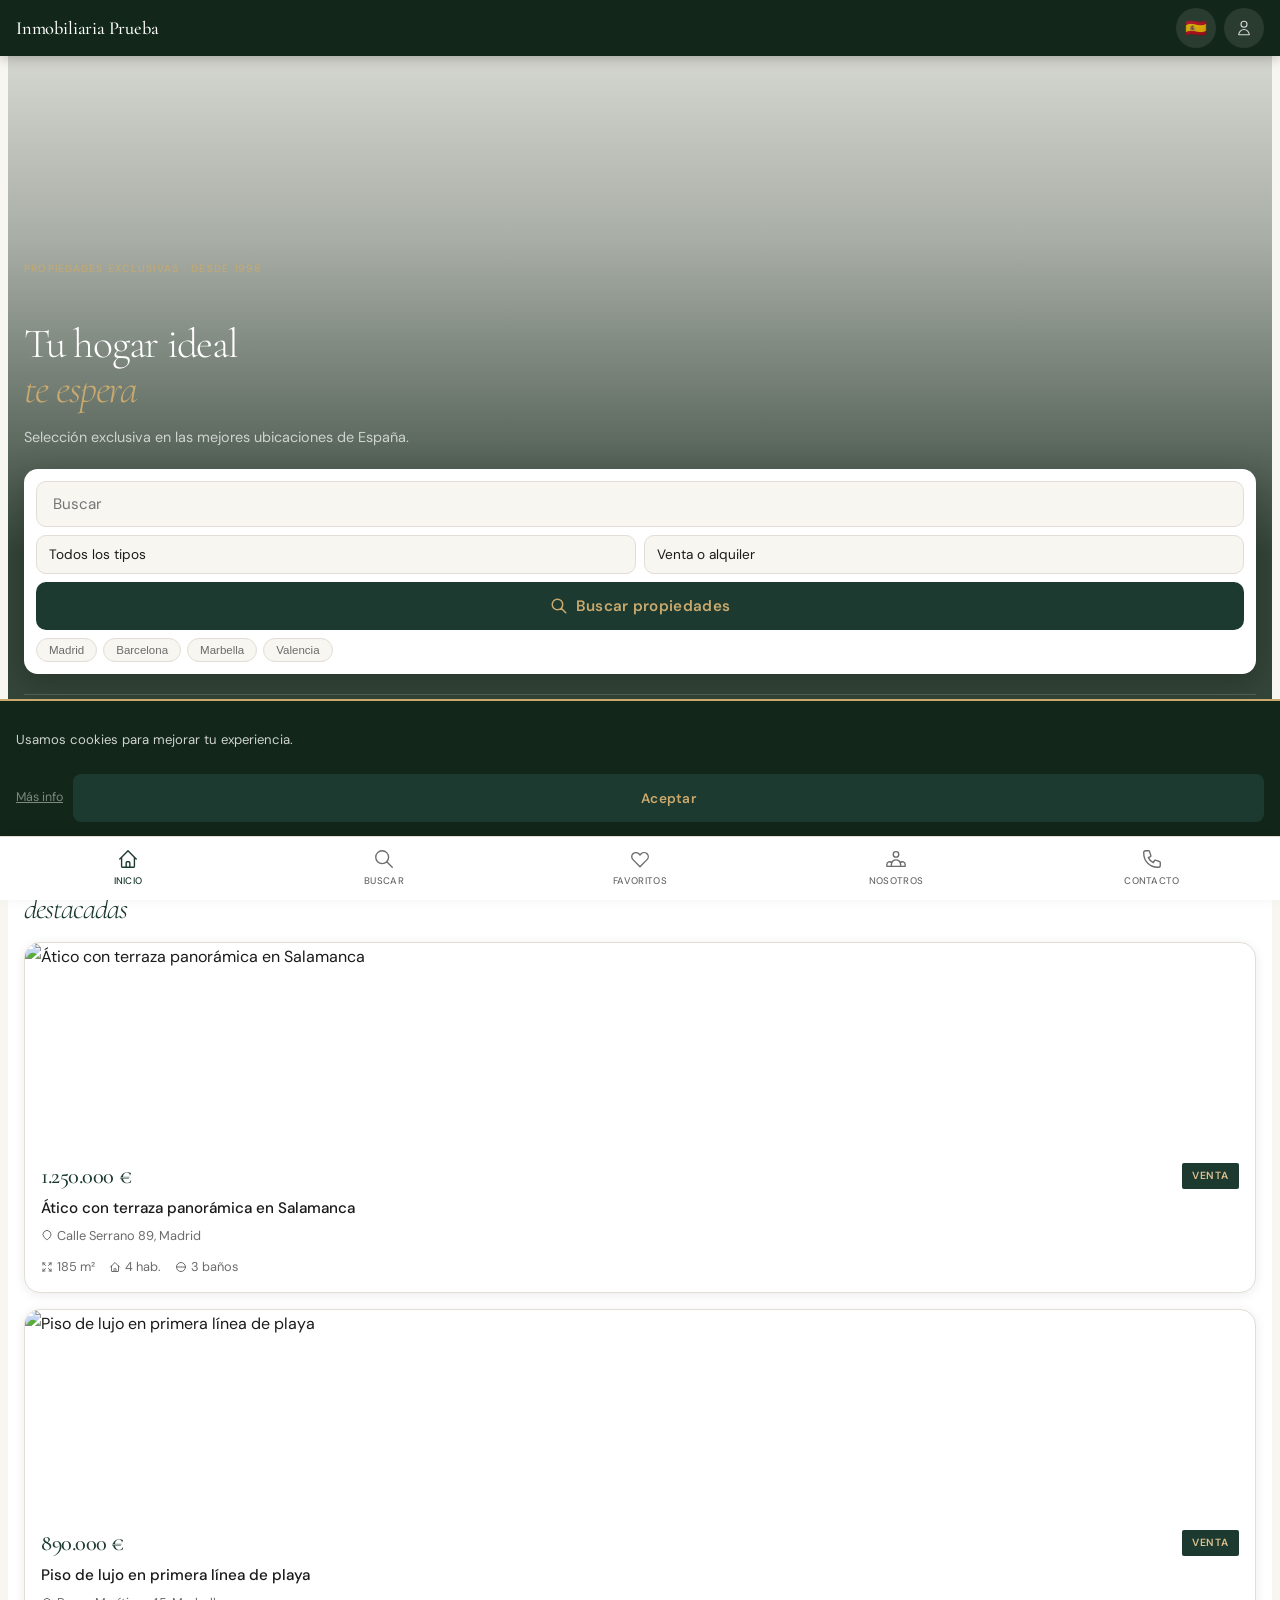
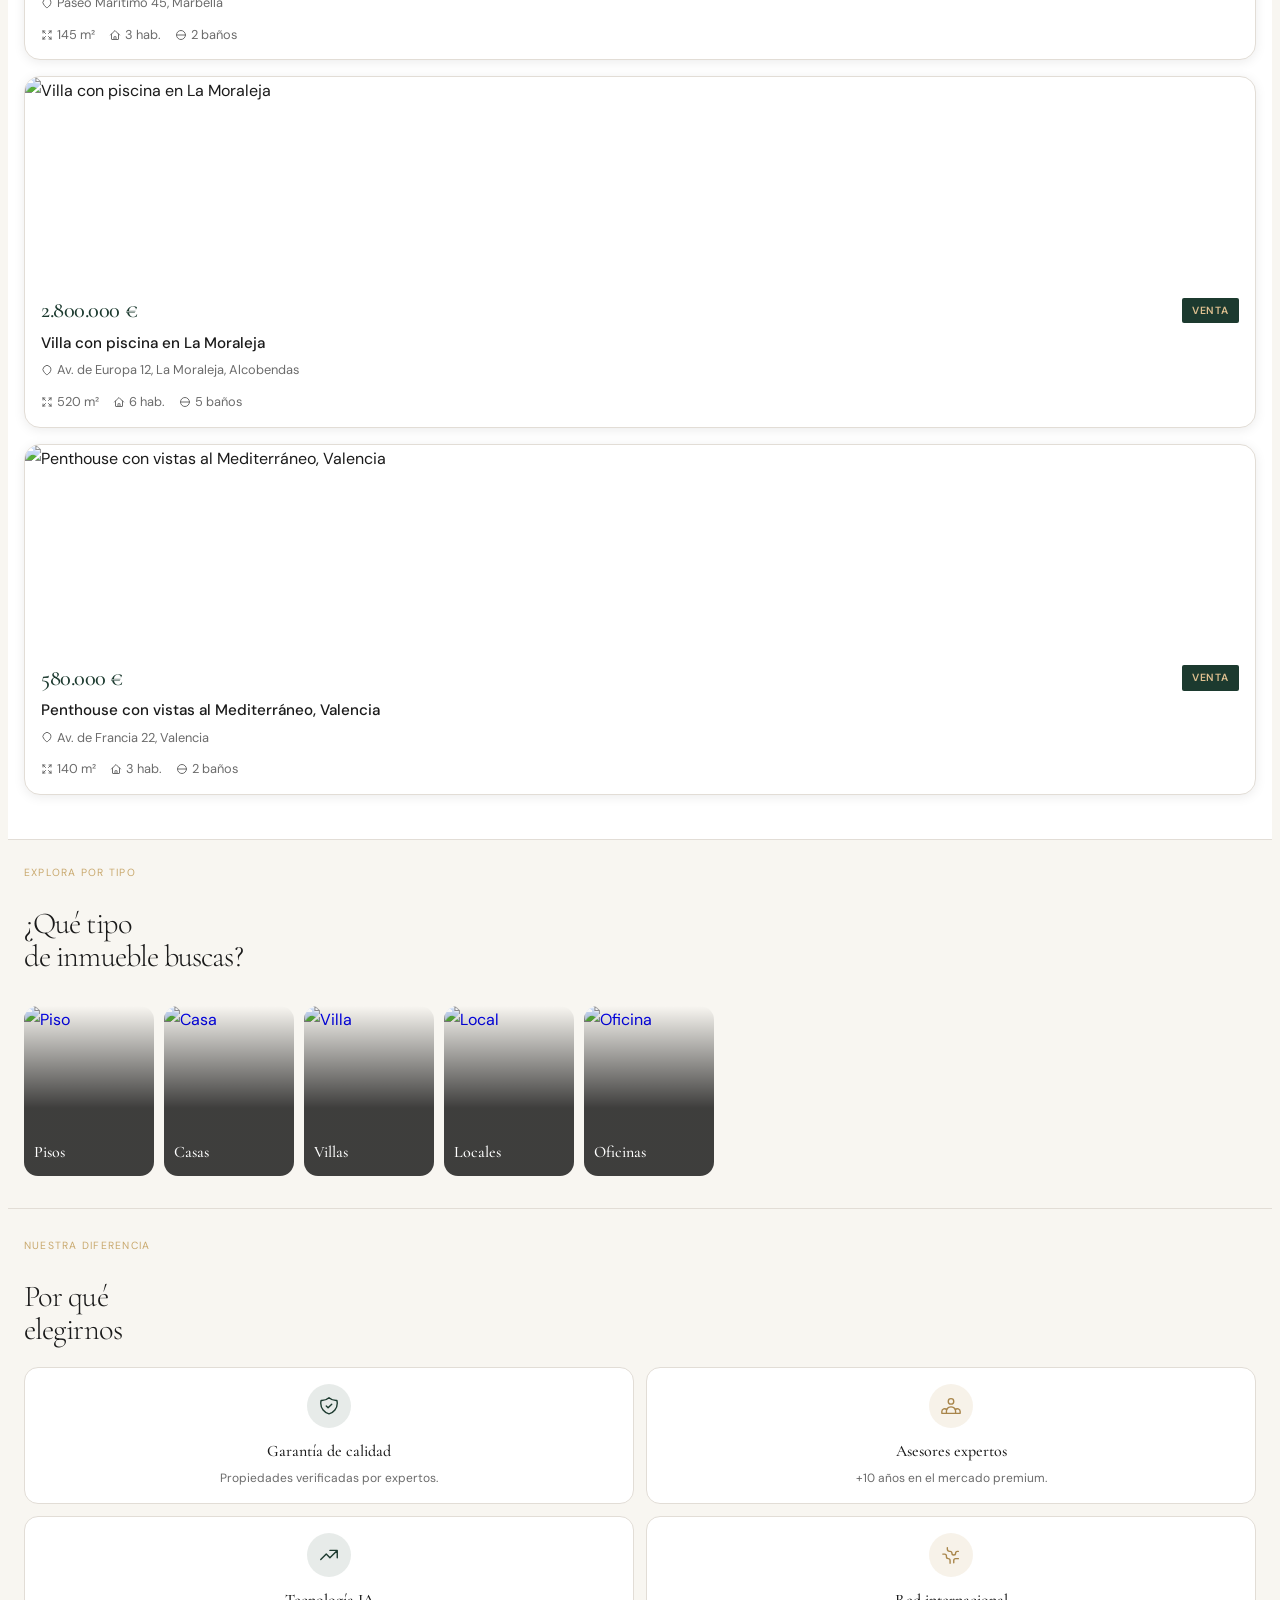
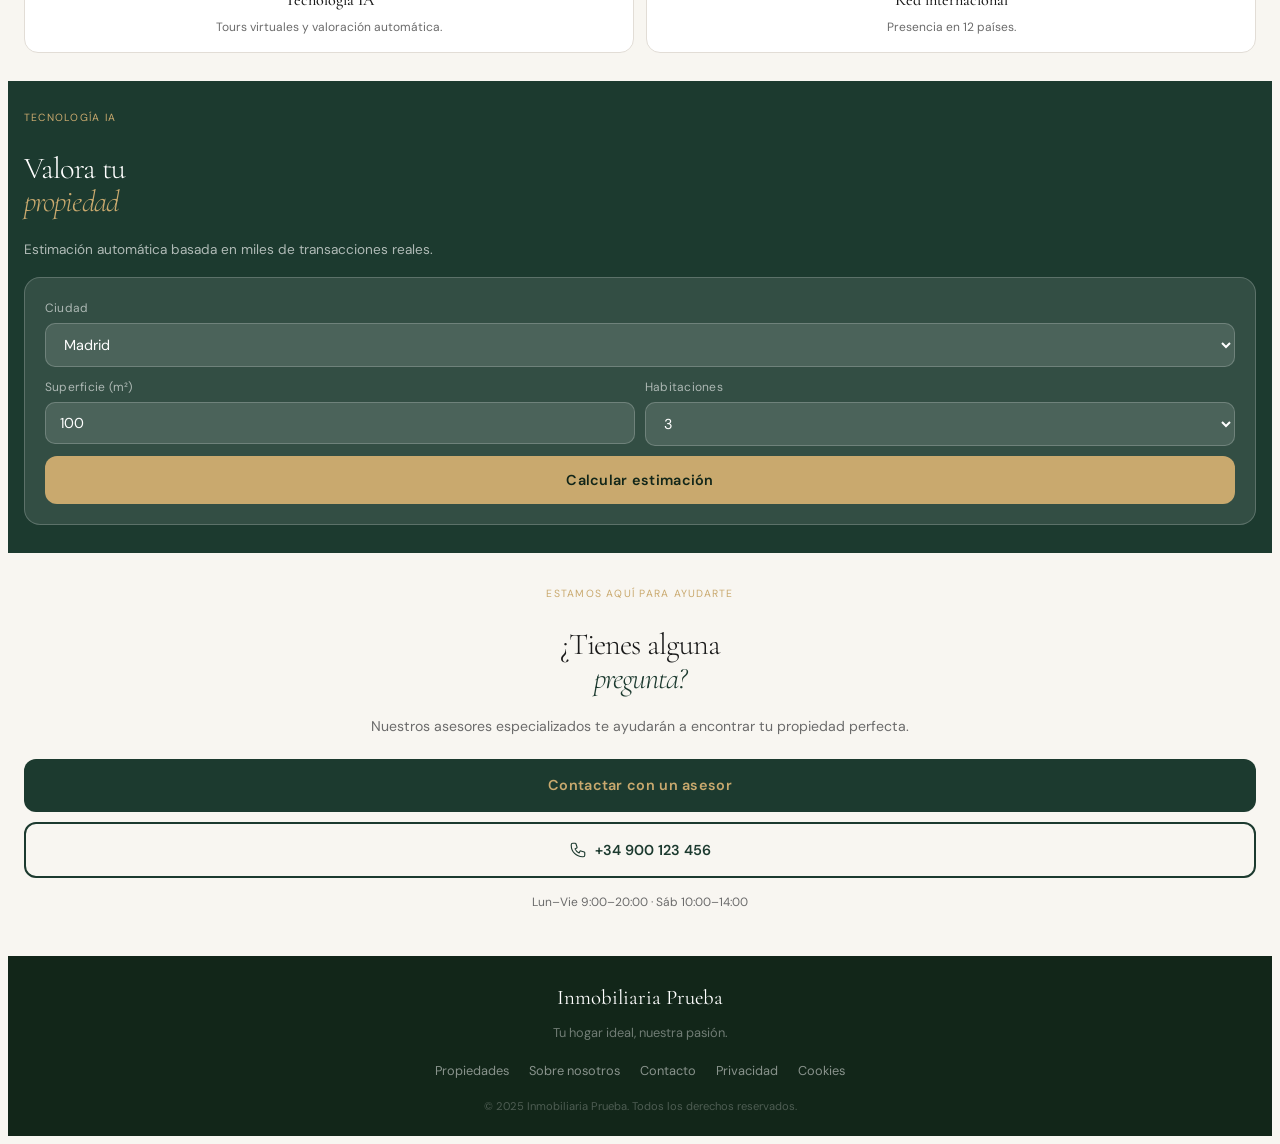
==== index-mobile.html @ dc0e2dee "Add files via upload" ====
<!DOCTYPE html>
<html lang="es">
<head>
  <meta charset="UTF-8">
  <meta name="viewport" content="width=device-width, initial-scale=1.0, maximum-scale=1.0">
  <title>Inmobiliaria Prueba — Propiedades Exclusivas</title>
  <meta name="description" content="Inmobiliaria Prueba. Propiedades exclusivas en las mejores ubicaciones de España.">
  <meta name="theme-color" content="#1C3A2F">
  <link rel="manifest" href="/manifest.json">
  <link rel="preload" as="image" href="https://picsum.photos/seed/hero-main/800/1200" fetchpriority="high">
  <link rel="preconnect" href="https://fonts.googleapis.com">
  <link rel="preconnect" href="https://fonts.gstatic.com" crossorigin>
  <link href="https://fonts.googleapis.com/css2?family=Cormorant+Garamond:ital,wght@0,300;0,400;0,500;0,600;1,400&family=DM+Sans:opsz,wght@9..40,300;9..40,400;9..40,500;9..40,600&display=swap" rel="stylesheet">
  <script src="tailwind-config.js"></script>
  <script src="https://cdn.tailwindcss.com"></script>
  <script src="https://cdn.jsdelivr.net/npm/chart.js@4.4.0/dist/chart.umd.min.js"></script>
  <link rel="stylesheet" href="style.css">
  <link rel="stylesheet" href="style-mobile.css">
</head>
<body class="font-body bg-bg text-text">

<!-- ===== TOP HEADER ===== -->
<header class="m-header">
  <a href="index-mobile.html" class="m-logo">Inmobiliaria Prueba</a>
  <div class="m-header-actions">
    <!-- Lang -->
    <button id="m-lang-btn" class="m-icon-btn" onclick="document.getElementById('m-lang-drawer').classList.toggle('open')" aria-label="Idioma">
      <span id="lang-flag" style="font-size:1.1rem;">🇪🇸</span>
    </button>
    <!-- Login -->
    <button id="login-btn" class="m-icon-btn" aria-label="Cuenta">
      <svg fill="none" stroke="currentColor" viewBox="0 0 24 24" style="width:18px;height:18px;stroke-width:1.5"><path stroke-linecap="round" stroke-linejoin="round" d="M16 7a4 4 0 11-8 0 4 4 0 018 0zM12 14a7 7 0 00-7 7h14a7 7 0 00-7-7z"/></svg>
    </button>
    <div id="user-menu" style="display:none" class="flex items-center gap-1">
      <span class="text-white/80 text-xs" id="user-name"></span>
      <button id="logout-btn" class="text-white/50 text-xs underline">Salir</button>
    </div>
  </div>
</header>

<!-- ===== HERO ===== -->
<section class="m-hero">
  <div class="m-hero-bg" style="background-image:url('https://picsum.photos/seed/hero-main/800/1200');"></div>
  <div class="m-hero-overlay"></div>
  <div class="m-hero-content">
    <span class="m-hero-tag">Propiedades exclusivas · Desde 1998</span>
    <h1 class="m-hero-title">Tu hogar ideal<br><em style="color:var(--accent);font-style:italic;">te espera</em></h1>
    <p class="m-hero-subtitle">Selección exclusiva en las mejores ubicaciones de España.</p>

    <!-- Search -->
    <div class="m-search-bar">
      <input type="text" id="hero-search" class="m-search-input" placeholder="Ciudad, barrio o referencia..." data-i18n-placeholder="search">
      <div class="m-search-selects">
        <select id="hero-type" class="m-search-select">
          <option value="">Todos los tipos</option>
          <option value="piso">Piso</option>
          <option value="casa">Casa / Chalet</option>
          <option value="villa">Villa</option>
          <option value="local">Local</option>
          <option value="oficina">Oficina</option>
        </select>
        <select id="hero-operation" class="m-search-select">
          <option value="">Venta o alquiler</option>
          <option value="venta">Venta</option>
          <option value="alquiler">Alquiler</option>
        </select>
      </div>
      <button onclick="goSearch()" class="m-search-btn">
        <svg fill="none" stroke="currentColor" viewBox="0 0 24 24" style="width:18px;height:18px;stroke-width:2"><path stroke-linecap="round" stroke-linejoin="round" d="M21 21l-6-6m2-5a7 7 0 11-14 0 7 7 0 0114 0z"/></svg>
        Buscar propiedades
      </button>
      <!-- Quick filters -->
      <div style="display:flex;gap:6px;flex-wrap:wrap;">
        <button onclick="quickSearch('Madrid')" style="font-size:0.72rem;padding:5px 12px;border-radius:20px;border:1.5px solid var(--border);background:var(--bg);color:var(--muted);">Madrid</button>
        <button onclick="quickSearch('Barcelona')" style="font-size:0.72rem;padding:5px 12px;border-radius:20px;border:1.5px solid var(--border);background:var(--bg);color:var(--muted);">Barcelona</button>
        <button onclick="quickSearch('Marbella')" style="font-size:0.72rem;padding:5px 12px;border-radius:20px;border:1.5px solid var(--border);background:var(--bg);color:var(--muted);">Marbella</button>
        <button onclick="quickSearch('Valencia')" style="font-size:0.72rem;padding:5px 12px;border-radius:20px;border:1.5px solid var(--border);background:var(--bg);color:var(--muted);">Valencia</button>
      </div>
    </div>

    <!-- Stats -->
    <div class="m-hero-stats">
      <div>
        <div class="m-stat-val">+1.200</div>
        <div class="m-stat-label">Propiedades</div>
      </div>
      <div>
        <div class="m-stat-val">25+</div>
        <div class="m-stat-label">Años</div>
      </div>
      <div>
        <div class="m-stat-val">4.9★</div>
        <div class="m-stat-label">Valoración</div>
      </div>
    </div>
  </div>
</section>

<!-- ===== PROPIEDADES DESTACADAS ===== -->
<section class="m-section" style="background:#fff;">
  <div style="display:flex;align-items:center;justify-content:space-between;margin-bottom:16px;">
    <div>
      <span class="m-section-tag">Selección exclusiva</span>
      <h2 class="m-section-title" style="margin-bottom:0;">Propiedades<br><em>destacadas</em></h2>
    </div>
    <a href="listado-mobile.html" style="font-size:0.8rem;color:var(--brand);text-decoration:none;font-weight:500;white-space:nowrap;">Ver todas →</a>
  </div>
  <div id="featured-grid"><!-- Renderizado por JS --></div>
</section>

<!-- ===== BUSCAR POR TIPO ===== -->
<section style="padding:24px 0;background:var(--bg);border-top:1px solid var(--border);border-bottom:1px solid var(--border);">
  <div style="padding:0 16px 12px;">
    <span class="m-section-tag">Explora por tipo</span>
    <h2 class="m-section-title">¿Qué tipo<br>de inmueble buscas?</h2>
  </div>
  <div class="m-types-scroll">
    <a href="listado-mobile.html?tipo=piso" class="m-type-card">
      <img src="https://picsum.photos/seed/tipo-piso/300/400" alt="Piso" loading="lazy" width="130" height="170">
      <div class="m-type-card-overlay"></div>
      <div class="m-type-card-label">Pisos</div>
    </a>
    <a href="listado-mobile.html?tipo=casa" class="m-type-card">
      <img src="https://picsum.photos/seed/tipo-casa/300/400" alt="Casa" loading="lazy" width="130" height="170">
      <div class="m-type-card-overlay"></div>
      <div class="m-type-card-label">Casas</div>
    </a>
    <a href="listado-mobile.html?tipo=villa" class="m-type-card">
      <img src="https://picsum.photos/seed/tipo-villa/300/400" alt="Villa" loading="lazy" width="130" height="170">
      <div class="m-type-card-overlay"></div>
      <div class="m-type-card-label">Villas</div>
    </a>
    <a href="listado-mobile.html?tipo=local" class="m-type-card">
      <img src="https://picsum.photos/seed/tipo-local/300/400" alt="Local" loading="lazy" width="130" height="170">
      <div class="m-type-card-overlay"></div>
      <div class="m-type-card-label">Locales</div>
    </a>
    <a href="listado-mobile.html?tipo=oficina" class="m-type-card">
      <img src="https://picsum.photos/seed/tipo-ofic/300/400" alt="Oficina" loading="lazy" width="130" height="170">
      <div class="m-type-card-overlay"></div>
      <div class="m-type-card-label">Oficinas</div>
    </a>
  </div>
</section>

<!-- ===== POR QUÉ ELEGIRNOS ===== -->
<section class="m-section">
  <span class="m-section-tag">Nuestra diferencia</span>
  <h2 class="m-section-title">Por qué<br>elegirnos</h2>
  <div class="m-features-grid">
    <div class="m-feature-card">
      <div class="m-feature-icon" style="background:rgba(28,58,47,0.1);">
        <svg class="w-5 h-5 text-brand" fill="none" stroke="currentColor" viewBox="0 0 24 24" style="width:22px;height:22px;color:var(--brand);stroke-width:1.5"><path stroke-linecap="round" stroke-linejoin="round" d="M9 12l2 2 4-4m5.618-4.016A11.955 11.955 0 0112 2.944a11.955 11.955 0 01-8.618 3.04A12.02 12.02 0 003 9c0 5.591 3.824 10.29 9 11.622 5.176-1.332 9-6.03 9-11.622 0-1.042-.133-2.052-.382-3.016z"/></svg>
      </div>
      <div class="m-feature-title">Garantía de calidad</div>
      <div class="m-feature-desc">Propiedades verificadas por expertos.</div>
    </div>
    <div class="m-feature-card">
      <div class="m-feature-icon" style="background:rgba(201,169,110,0.15);">
        <svg fill="none" stroke="currentColor" viewBox="0 0 24 24" style="width:22px;height:22px;color:var(--accent-dark);stroke-width:1.5"><path stroke-linecap="round" stroke-linejoin="round" d="M17 20h5v-2a3 3 0 00-5.356-1.857M17 20H7m10 0v-2c0-.656-.126-1.283-.356-1.857M7 20H2v-2a3 3 0 015.356-1.857M7 20v-2c0-.656.126-1.283.356-1.857m0 0a5.002 5.002 0 019.288 0M15 7a3 3 0 11-6 0 3 3 0 016 0z"/></svg>
      </div>
      <div class="m-feature-title">Asesores expertos</div>
      <div class="m-feature-desc">+10 años en el mercado premium.</div>
    </div>
    <div class="m-feature-card">
      <div class="m-feature-icon" style="background:rgba(28,58,47,0.1);">
        <svg fill="none" stroke="currentColor" viewBox="0 0 24 24" style="width:22px;height:22px;color:var(--brand);stroke-width:1.5"><path stroke-linecap="round" stroke-linejoin="round" d="M13 7h8m0 0v8m0-8l-8 8-4-4-6 6"/></svg>
      </div>
      <div class="m-feature-title">Tecnología IA</div>
      <div class="m-feature-desc">Tours virtuales y valoración automática.</div>
    </div>
    <div class="m-feature-card">
      <div class="m-feature-icon" style="background:rgba(201,169,110,0.15);">
        <svg fill="none" stroke="currentColor" viewBox="0 0 24 24" style="width:22px;height:22px;color:var(--accent-dark);stroke-width:1.5"><path stroke-linecap="round" stroke-linejoin="round" d="M3.055 11H5a2 2 0 012 2v1a2 2 0 002 2 2 2 0 012 2v2.945M8 3.935V5.5A2.5 2.5 0 0010.5 8h.5a2 2 0 012 2 2 2 0 104 0 2 2 0 012-2h1.064M15 20.488V18a2 2 0 012-2h3.064"/></svg>
      </div>
      <div class="m-feature-title">Red internacional</div>
      <div class="m-feature-desc">Presencia en 12 países.</div>
    </div>
  </div>
</section>

<!-- ===== VALORACIÓN IA ===== -->
<section class="m-ai-section">
  <span class="m-section-tag" style="color:var(--accent);">Tecnología IA</span>
  <h2 class="m-section-title on-dark" style="color:#fff;">Valora tu<br><em style="color:var(--accent);">propiedad</em></h2>
  <p style="color:rgba(255,255,255,0.65);font-size:0.85rem;line-height:1.6;margin-bottom:4px;">Estimación automática basada en miles de transacciones reales.</p>
  <div class="m-ai-card">
    <div style="display:flex;flex-direction:column;gap:10px;">
      <div class="m-field">
        <label>Ciudad</label>
        <select id="ai-city">
          <option value="Madrid">Madrid</option>
          <option value="Barcelona">Barcelona</option>
          <option value="Marbella">Marbella</option>
          <option value="Valencia">Valencia</option>
          <option value="Sevilla">Sevilla</option>
        </select>
      </div>
      <div style="display:grid;grid-template-columns:1fr 1fr;gap:10px;">
        <div class="m-field">
          <label>Superficie (m²)</label>
          <input type="number" id="ai-m2" value="100" min="20" max="1000">
        </div>
        <div class="m-field">
          <label>Habitaciones</label>
          <select id="ai-beds">
            <option value="1">1</option>
            <option value="2">2</option>
            <option value="3" selected>3</option>
            <option value="4">4</option>
            <option value="5+">5+</option>
          </select>
        </div>
      </div>
      <button onclick="runAIValuation()" class="m-btn-primary" style="background:var(--accent);color:var(--brand-dark);">
        Calcular estimación
      </button>
    </div>
    <div id="ai-result" class="m-ai-result" style="display:none;">
      <p style="font-size:0.7rem;text-transform:uppercase;letter-spacing:0.1em;color:rgba(255,255,255,0.5);margin-bottom:4px;">Valoración estimada</p>
      <p id="ai-estimated" style="font-family:'Cormorant Garamond',Georgia,serif;font-size:1.8rem;color:var(--accent);font-weight:300;"></p>
      <p id="ai-range" style="font-size:0.8rem;color:rgba(255,255,255,0.5);margin-top:4px;"></p>
      <p id="ai-ppm2" style="font-size:0.72rem;color:rgba(255,255,255,0.35);margin-top:2px;"></p>
    </div>
  </div>
</section>

<!-- ===== CTA ===== -->
<section class="m-cta">
  <span class="m-section-tag">Estamos aquí para ayudarte</span>
  <h2 class="m-section-title">¿Tienes alguna<br><em>pregunta?</em></h2>
  <p style="color:var(--muted);font-size:0.88rem;line-height:1.7;margin-bottom:20px;">Nuestros asesores especializados te ayudarán a encontrar tu propiedad perfecta.</p>
  <div style="display:flex;flex-direction:column;gap:10px;">
    <a href="contacto-mobile.html" class="m-btn-primary">Contactar con un asesor</a>
    <a href="tel:+34900123456" class="m-btn-outline">
      <svg fill="none" stroke="currentColor" viewBox="0 0 24 24" style="width:18px;height:18px;stroke-width:1.5"><path stroke-linecap="round" stroke-linejoin="round" d="M3 5a2 2 0 012-2h3.28a1 1 0 01.948.684l1.498 4.493a1 1 0 01-.502 1.21l-2.257 1.13a11.042 11.042 0 005.516 5.516l1.13-2.257a1 1 0 011.21-.502l4.493 1.498a1 1 0 01.684.949V19a2 2 0 01-2 2h-1C9.716 21 3 14.284 3 6V5z"/></svg>
      +34 900 123 456
    </a>
  </div>
  <p style="font-size:0.75rem;color:var(--muted);margin-top:14px;">Lun–Vie 9:00–20:00 · Sáb 10:00–14:00</p>
</section>

<!-- ===== FOOTER ===== -->
<footer class="m-footer">
  <div class="m-footer-logo">Inmobiliaria Prueba</div>
  <div class="m-footer-tagline">Tu hogar ideal, nuestra pasión.</div>
  <div class="m-footer-links">
    <a href="listado-mobile.html" class="m-footer-link">Propiedades</a>
    <a href="sobre-nosotros-mobile.html" class="m-footer-link">Sobre nosotros</a>
    <a href="contacto-mobile.html" class="m-footer-link">Contacto</a>
    <a href="#" class="m-footer-link">Privacidad</a>
    <a href="#" class="m-footer-link">Cookies</a>
  </div>
  <div class="m-footer-copy">© 2025 Inmobiliaria Prueba. Todos los derechos reservados.</div>
</footer>

<!-- ===== COOKIE NOTICE ===== -->
<div id="cookie-notice-m" class="cookie-hidden">
  <p style="color:rgba(255,255,255,0.8);font-size:0.82rem;">Usamos cookies para mejorar tu experiencia.</p>
  <div style="display:flex;gap:10px;align-items:center;">
    <a href="#" style="color:rgba(255,255,255,0.45);font-size:0.78rem;text-decoration:underline;">Más info</a>
    <button id="cookie-accept" class="m-btn-primary" style="flex:1;padding:10px;font-size:0.85rem;border-radius:8px;">Aceptar</button>
  </div>
</div>

<!-- ===== DRAWER IDIOMA ===== -->
<div id="m-lang-drawer" style="display:none;position:fixed;inset:0;z-index:960;">
  <div onclick="document.getElementById('m-lang-drawer').style.display='none'" style="position:absolute;inset:0;background:rgba(0,0,0,0.5);"></div>
  <div style="position:absolute;bottom:64px;left:0;right:0;background:#fff;border-radius:20px 20px 0 0;padding:20px;">
    <div style="width:36px;height:4px;background:var(--border);border-radius:2px;margin:0 auto 20px;"></div>
    <p style="font-size:0.7rem;text-transform:uppercase;letter-spacing:0.1em;color:var(--muted);margin-bottom:14px;">Seleccionar idioma</p>
    <button class="lang-option" data-lang="es" style="width:100%;padding:14px;text-align:left;font-size:0.95rem;border:none;background:none;cursor:pointer;border-bottom:1px solid var(--border);">🇪🇸 Español</button>
    <button class="lang-option" data-lang="en" style="width:100%;padding:14px;text-align:left;font-size:0.95rem;border:none;background:none;cursor:pointer;border-bottom:1px solid var(--border);">🇬🇧 English</button>
    <button class="lang-option" data-lang="de" style="width:100%;padding:14px;text-align:left;font-size:0.95rem;border:none;background:none;cursor:pointer;border-bottom:1px solid var(--border);">🇩🇪 Deutsch</button>
    <button class="lang-option" data-lang="fr" style="width:100%;padding:14px;text-align:left;font-size:0.95rem;border:none;background:none;cursor:pointer;">🇫🇷 Français</button>
  </div>
</div>

<!-- ===== BOTTOM NAV ===== -->
<nav class="m-bottom-nav">
  <a href="index-mobile.html" class="m-nav-item active">
    <svg fill="none" stroke="currentColor" viewBox="0 0 24 24"><path stroke-linecap="round" stroke-linejoin="round" d="M3 12l2-2m0 0l7-7 7 7M5 10v10a1 1 0 001 1h3m10-11l2 2m-2-2v10a1 1 0 01-1 1h-3m-6 0a1 1 0 001-1v-4a1 1 0 011-1h2a1 1 0 011 1v4a1 1 0 001 1m-6 0h6"/></svg>
    Inicio
  </a>
  <a href="listado-mobile.html" class="m-nav-item">
    <svg fill="none" stroke="currentColor" viewBox="0 0 24 24"><path stroke-linecap="round" stroke-linejoin="round" d="M21 21l-6-6m2-5a7 7 0 11-14 0 7 7 0 0114 0z"/></svg>
    Buscar
  </a>
  <a href="listado-mobile.html#favoritos" class="m-nav-item">
    <svg fill="none" stroke="currentColor" viewBox="0 0 24 24"><path stroke-linecap="round" stroke-linejoin="round" d="M4.318 6.318a4.5 4.5 0 000 6.364L12 20.364l7.682-7.682a4.5 4.5 0 00-6.364-6.364L12 7.636l-1.318-1.318a4.5 4.5 0 00-6.364 0z"/></svg>
    Favoritos
  </a>
  <a href="sobre-nosotros-mobile.html" class="m-nav-item">
    <svg fill="none" stroke="currentColor" viewBox="0 0 24 24"><path stroke-linecap="round" stroke-linejoin="round" d="M17 20h5v-2a3 3 0 00-5.356-1.857M17 20H7m10 0v-2c0-.656-.126-1.283-.356-1.857M7 20H2v-2a3 3 0 015.356-1.857M7 20v-2c0-.656.126-1.283.356-1.857m0 0a5.002 5.002 0 019.288 0M15 7a3 3 0 11-6 0 3 3 0 016 0z"/></svg>
    Nosotros
  </a>
  <a href="contacto-mobile.html" class="m-nav-item">
    <svg fill="none" stroke="currentColor" viewBox="0 0 24 24"><path stroke-linecap="round" stroke-linejoin="round" d="M3 5a2 2 0 012-2h3.28a1 1 0 01.948.684l1.498 4.493a1 1 0 01-.502 1.21l-2.257 1.13a11.042 11.042 0 005.516 5.516l1.13-2.257a1 1 0 011.21-.502l4.493 1.498a1 1 0 01.684.949V19a2 2 0 01-2 2h-1C9.716 21 3 14.284 3 6V5z"/></svg>
    Contacto
  </a>
</nav>

<!-- ===== AUTH MODAL ===== -->
<div id="auth-modal" class="modal-overlay">
  <div class="modal-card" style="margin:16px;border-radius:16px;">
    <div class="flex justify-between items-center mb-5">
      <h2 class="font-display text-xl font-light text-brand">Accede a tu cuenta</h2>
      <button onclick="closeModal('auth-modal')" style="font-size:1.5rem;color:var(--muted);background:none;border:none;">×</button>
    </div>
    <div class="flex gap-4 mb-5 border-b border-border">
      <button data-auth-tab="login" class="pb-3 text-sm font-medium text-brand border-b-2 border-brand -mb-px">Iniciar sesión</button>
      <button data-auth-tab="register" class="pb-3 text-sm font-medium text-muted">Registrarse</button>
    </div>
    <div class="auth-tab-content" data-tab="login">
      <form id="login-form" class="space-y-4">
        <div class="field"><label>Email</label><input name="email" type="email" placeholder="tu@email.com"></div>
        <div class="field"><label>Contraseña</label><input name="password" type="password" placeholder="••••••••"></div>
        <button type="submit" class="m-btn-primary w-full" style="width:100%;">Iniciar sesión</button>
      </form>
    </div>
    <div class="auth-tab-content" data-tab="register" style="display:none;">
      <form id="register-form" class="space-y-4">
        <div class="field"><label>Nombre</label><input name="name" type="text" placeholder="Tu nombre completo"></div>
        <div class="field"><label>Email</label><input name="email" type="email" placeholder="tu@email.com"></div>
        <div class="field"><label>Contraseña</label><input name="password" type="password" placeholder="••••••••"></div>
        <button type="submit" class="m-btn-primary" style="width:100%;">Crear cuenta</button>
      </form>
    </div>
  </div>
</div>

<script src="properties.js"></script>
<script src="main.js"></script>
<script>
  // Lang drawer close on selection
  document.querySelectorAll('.lang-option').forEach(btn => {
    btn.addEventListener('click', () => {
      document.getElementById('m-lang-drawer').style.display = 'none';
      const flags = { es:'🇪🇸', en:'🇬🇧', de:'🇩🇪', fr:'🇫🇷' };
      const flag = document.getElementById('lang-flag');
      if (flag) flag.textContent = flags[btn.dataset.lang] || '🌐';
    });
  });

  // Featured properties (mobile card layout)
  function renderFeaturedProperties() {
    const grid = document.getElementById('featured-grid');
    if (!grid || typeof properties === 'undefined') return;
    const featured = properties.filter(p => p.featured).slice(0, 4);
    grid.innerHTML = featured.map(p => `
      <div class="m-prop-card" onclick="location.href='propiedad-mobile.html?id=${p.id}'">
        <img src="${p.photos[0]}" alt="${localText(p.title)}" loading="${featured.indexOf(p) === 0 ? 'eager' : 'lazy'}" width="400" height="200" class="m-prop-card-img">
        <div class="m-prop-card-body">
          <div style="display:flex;align-items:center;justify-content:space-between;margin-bottom:4px;">
            <span class="m-prop-price prop-price" data-price-eur="${p.price}" data-price-rent="${p.type==='alquiler'}">${p.type === 'alquiler' ? formatPriceRent(p.price) : formatPrice(p.price)}</span>
            <span class="badge badge-${p.type}" style="font-size:0.65rem;">${t(p.type)}</span>
          </div>
          <div class="m-prop-title">${localText(p.title)}</div>
          <div class="m-prop-address">
            <svg fill="none" stroke="currentColor" viewBox="0 0 24 24" style="width:12px;height:12px;stroke-width:2;flex-shrink:0;"><path stroke-linecap="round" stroke-linejoin="round" d="M17.657 16.657L13.414 20.9a1.998 1.998 0 01-2.827 0l-4.244-4.243a8 8 0 1111.314 0z"/></svg>
            ${localText(p.address)}
          </div>
          <div class="m-prop-features">
            ${p.m2 ? `<span class="m-prop-feature"><svg fill="none" stroke="currentColor" viewBox="0 0 24 24" style="width:12px;height:12px;stroke-width:2"><path stroke-linecap="round" stroke-linejoin="round" d="M4 8V4m0 0h4M4 4l5 5m11-1V4m0 0h-4m4 0l-5 5M4 16v4m0 0h4m-4 0l5-5m11 5l-5-5m5 5v-4m0 4h-4"/></svg>${p.m2} m²</span>` : ''}
            ${p.bedrooms ? `<span class="m-prop-feature"><svg fill="none" stroke="currentColor" viewBox="0 0 24 24" style="width:12px;height:12px;stroke-width:2"><path stroke-linecap="round" stroke-linejoin="round" d="M3 12l2-2m0 0l7-7 7 7M5 10v10a1 1 0 001 1h3m10-11l2 2m-2-2v10a1 1 0 01-1 1h-3m-6 0a1 1 0 001-1v-4a1 1 0 011-1h2a1 1 0 011 1v4a1 1 0 001 1m-6 0h6"/></svg>${p.bedrooms} hab.</span>` : ''}
            ${p.bathrooms ? `<span class="m-prop-feature"><svg fill="none" stroke="currentColor" viewBox="0 0 24 24" style="width:12px;height:12px;stroke-width:2"><path stroke-linecap="round" stroke-linejoin="round" d="M21 12H3m18 0a9 9 0 11-18 0 9 9 0 0118 0z"/></svg>${p.bathrooms} baños</span>` : ''}
          </div>
        </div>
      </div>`).join('');
  }

  function goSearch() {
    const q = document.getElementById('hero-search').value;
    const type = document.getElementById('hero-type').value;
    const op = document.getElementById('hero-operation').value;
    const params = new URLSearchParams();
    if (q) params.set('q', q);
    if (type) params.set('tipo', type);
    if (op) params.set('operacion', op);
    location.href = 'listado-mobile.html?' + params.toString();
  }

  function quickSearch(city) {
    location.href = 'listado-mobile.html?ciudad=' + encodeURIComponent(city);
  }

  function runAIValuation() {
    const city = document.getElementById('ai-city').value;
    const m2 = parseInt(document.getElementById('ai-m2').value) || 100;
    const beds = parseInt(document.getElementById('ai-beds').value) || 3;
    const result = calculateAIValuation(m2, beds, city, 'venta');
    const el = document.getElementById('ai-result');
    document.getElementById('ai-estimated').textContent = formatPrice(result.estimated);
    document.getElementById('ai-range').textContent = formatPrice(result.min) + ' — ' + formatPrice(result.max);
    document.getElementById('ai-ppm2').textContent = formatPrice(result.pricePerM2) + '/m²';
    el.style.display = 'block';
  }

  document.getElementById('hero-search').addEventListener('keypress', e => {
    if (e.key === 'Enter') goSearch();
  });

  // Cookie notice
  if (!localStorage.getItem('ip_cookies_accepted')) {
    const cn = document.getElementById('cookie-notice-m');
    if (cn) cn.classList.remove('cookie-hidden');
  }
  const acceptBtn = document.getElementById('cookie-accept');
  if (acceptBtn) {
    acceptBtn.addEventListener('click', () => {
      localStorage.setItem('ip_cookies_accepted', '1');
      document.getElementById('cookie-notice-m').classList.add('cookie-hidden');
    });
  }

  renderFeaturedProperties();
</script>
</body>
</html>
---- style.css ----
/* === DESIGN SYSTEM — Inmobiliaria Prueba === */

:root {
  --brand:        #1C3A2F;
  --brand-light:  #2E5E4A;
  --brand-dark:   #122619;
  --accent:       #C9A96E;
  --accent-light: #DFC090;
  --accent-dark:  #A8854A;
  --bg:           #F8F6F1;
  --surface:      #FFFFFF;
  --text:         #1A1A1A;
  --muted:        #6B6B6B;
  --border:       #E2DDD6;
  --shadow-sm:    0 2px 8px rgba(28,58,47,0.06);
  --shadow-md:    0 8px 32px rgba(28,58,47,0.10);
  --shadow-lg:    0 20px 60px rgba(28,58,47,0.14);
  --shadow-gold:  0 8px 32px rgba(201,169,110,0.20);
  --radius:       4px;
  --radius-md:    8px;
  --radius-lg:    16px;
  --transition:   cubic-bezier(0.25, 0.46, 0.45, 0.94);
}

/* === BASE === */
*, *::before, *::after { box-sizing: border-box; }
html { scroll-behavior: smooth; }

body {
  font-family: 'DM Sans', system-ui, sans-serif;
  background-color: var(--bg);
  color: var(--text);
  line-height: 1.7;
  font-size: 16px;
  -webkit-font-smoothing: antialiased;
}

/* === TYPOGRAPHY === */
h1, h2, h3, h4, h5, h6 {
  font-family: 'Cormorant Garamond', Georgia, serif;
  letter-spacing: -0.03em;
  line-height: 1.15;
  font-weight: 600;
}

.font-display { font-family: 'Cormorant Garamond', Georgia, serif; }
.font-body    { font-family: 'DM Sans', system-ui, sans-serif; }

/* === SCROLLBAR === */
::-webkit-scrollbar { width: 6px; }
::-webkit-scrollbar-track { background: var(--bg); }
::-webkit-scrollbar-thumb { background: var(--border); border-radius: 3px; }
::-webkit-scrollbar-thumb:hover { background: var(--muted); }

/* === HEADER === */
.header {
  position: fixed;
  top: 0; left: 0; right: 0;
  z-index: 1000;
  transition: background 0.4s var(--transition), box-shadow 0.4s var(--transition), padding 0.4s var(--transition);
}
.header.transparent {
  background: transparent;
  padding: 24px 0;
}
.header.scrolled {
  background: rgba(28, 58, 47, 0.97);
  backdrop-filter: blur(12px);
  box-shadow: 0 4px 24px rgba(0,0,0,0.15);
  padding: 12px 0;
}
.header.light {
  background: var(--surface);
  border-bottom: 1px solid var(--border);
  box-shadow: var(--shadow-sm);
  padding: 12px 0;
}
.header.light .nav-link { color: var(--text); }
.header.light .nav-link:hover { color: var(--brand); }
.header.light .logo-text { color: var(--brand); }
.header.light .logo-sub { color: var(--muted); }

.nav-link {
  color: rgba(255,255,255,0.90);
  font-size: 0.875rem;
  font-weight: 400;
  letter-spacing: 0.03em;
  text-transform: uppercase;
  text-decoration: none;
  padding: 6px 0;
  position: relative;
  transition: color 0.3s var(--transition);
}
.nav-link::after {
  content: '';
  position: absolute;
  bottom: 0; left: 0; right: 0;
  height: 1px;
  background: var(--accent);
  transform: scaleX(0);
  transform-origin: left;
  transition: transform 0.3s var(--transition);
}
.nav-link:hover::after,
.nav-link.active::after { transform: scaleX(1); }
.nav-link:hover, .nav-link.active { color: var(--accent); }

.logo-text {
  font-family: 'Cormorant Garamond', serif;
  font-size: 1.5rem;
  font-weight: 700;
  color: #fff;
  letter-spacing: -0.02em;
}
.logo-sub {
  font-size: 0.65rem;
  letter-spacing: 0.12em;
  text-transform: uppercase;
  color: rgba(255,255,255,0.55);
  display: block;
  margin-top: -2px;
}

/* === HERO === */
.hero {
  position: relative;
  min-height: 100vh;
  display: flex;
  align-items: center;
  overflow: hidden;
}
.hero-bg {
  position: absolute;
  inset: 0;
  background-size: cover;
  background-position: center;
  transform: scale(1.05);
  transition: transform 12s ease-out;
}
.hero-bg.loaded { transform: scale(1); }
.hero-overlay {
  position: absolute;
  inset: 0;
  background: linear-gradient(135deg, rgba(18,38,25,0.78) 0%, rgba(28,58,47,0.55) 50%, rgba(0,0,0,0.40) 100%);
}

/* === PROPERTY CARD === */
.prop-card {
  background: var(--surface);
  border-radius: var(--radius-md);
  overflow: hidden;
  box-shadow: var(--shadow-sm);
  transition: transform 0.35s var(--transition), box-shadow 0.35s var(--transition);
  cursor: pointer;
}
.prop-card:hover {
  transform: translateY(-6px);
  box-shadow: var(--shadow-lg);
}
.prop-card-img {
  position: relative;
  overflow: hidden;
  aspect-ratio: 4/3;
}
.prop-card-img img {
  width: 100%;
  height: 100%;
  object-fit: cover;
  transition: transform 0.55s var(--transition);
}
.prop-card:hover .prop-card-img img { transform: scale(1.04); }
.prop-card-img .overlay {
  position: absolute;
  inset: 0;
  background: linear-gradient(to top, rgba(0,0,0,0.60) 0%, rgba(0,0,0,0.15) 50%, transparent 100%);
}

/* === BADGE === */
.badge {
  display: inline-flex;
  align-items: center;
  gap: 4px;
  font-size: 0.7rem;
  font-weight: 600;
  letter-spacing: 0.08em;
  text-transform: uppercase;
  padding: 4px 10px;
  border-radius: 2px;
}
.badge-venta   { background: var(--brand); color: var(--accent-light); }
.badge-alquiler { background: #2a4a3a; color: #90c4a6; }
.badge-featured { background: var(--accent); color: #5a3600; }

/* === BUTTONS === */
.btn {
  display: inline-flex;
  align-items: center;
  gap: 8px;
  font-family: 'DM Sans', sans-serif;
  font-size: 0.875rem;
  font-weight: 500;
  letter-spacing: 0.04em;
  text-transform: uppercase;
  padding: 14px 28px;
  border: none;
  border-radius: var(--radius);
  cursor: pointer;
  text-decoration: none;
  transition: transform 0.2s var(--transition), box-shadow 0.2s var(--transition), background 0.2s var(--transition), opacity 0.2s var(--transition);
  white-space: nowrap;
  position: relative;
  overflow: hidden;
}
.btn:active { transform: scale(0.98); }

.btn-primary {
  background: var(--accent);
  color: #2A1800;
  box-shadow: var(--shadow-gold);
}
.btn-primary:hover {
  background: var(--accent-dark);
  box-shadow: 0 12px 40px rgba(201,169,110,0.35);
  transform: translateY(-1px);
}

.btn-brand {
  background: var(--brand);
  color: #fff;
  box-shadow: var(--shadow-md);
}
.btn-brand:hover {
  background: var(--brand-light);
  transform: translateY(-1px);
  box-shadow: var(--shadow-lg);
}

.btn-outline {
  background: transparent;
  color: var(--brand);
  border: 1.5px solid var(--brand);
}
.btn-outline:hover {
  background: var(--brand);
  color: #fff;
}

.btn-outline-light {
  background: transparent;
  color: #fff;
  border: 1.5px solid rgba(255,255,255,0.55);
}
.btn-outline-light:hover {
  background: rgba(255,255,255,0.10);
  border-color: rgba(255,255,255,0.90);
}

.btn-sm { padding: 9px 18px; font-size: 0.8rem; }
.btn-lg { padding: 18px 40px; font-size: 1rem; }

.btn-icon {
  padding: 10px;
  border-radius: var(--radius);
  background: transparent;
  border: 1.5px solid var(--border);
  cursor: pointer;
  transition: background 0.2s, border-color 0.2s, color 0.2s;
  color: var(--muted);
  display: inline-flex;
  align-items: center;
  justify-content: center;
}
.btn-icon:hover { background: var(--brand); color: #fff; border-color: var(--brand); }
.btn-icon.active { background: var(--accent); color: #2A1800; border-color: var(--accent); }

/* === FORMS === */
.field {
  position: relative;
}
.field label {
  display: block;
  font-size: 0.75rem;
  font-weight: 500;
  letter-spacing: 0.06em;
  text-transform: uppercase;
  color: var(--muted);
  margin-bottom: 6px;
}
.field input, .field select, .field textarea {
  width: 100%;
  padding: 12px 16px;
  background: var(--surface);
  border: 1.5px solid var(--border);
  border-radius: var(--radius);
  font-family: 'DM Sans', sans-serif;
  font-size: 0.9375rem;
  color: var(--text);
  transition: border-color 0.2s, box-shadow 0.2s;
  outline: none;
  appearance: none;
}
.field input:focus, .field select:focus, .field textarea:focus {
  border-color: var(--brand);
  box-shadow: 0 0 0 3px rgba(28,58,47,0.08);
}
.field select {
  background-image: url("data:image/svg+xml,%3Csvg xmlns='http://www.w3.org/2000/svg' width='12' height='8' viewBox='0 0 12 8'%3E%3Cpath fill='%236B6B6B' d='M6 8L0 0h12z'/%3E%3C/svg%3E");
  background-repeat: no-repeat;
  background-position: right 14px center;
  padding-right: 36px;
}

/* === SEARCH BAR === */
.search-bar {
  background: rgba(255,255,255,0.97);
  backdrop-filter: blur(12px);
  border-radius: var(--radius-md);
  box-shadow: 0 24px 64px rgba(0,0,0,0.20);
  overflow: hidden;
}
.search-bar-compact {
  background: var(--surface);
  border: 1.5px solid var(--border);
  border-radius: var(--radius);
  box-shadow: var(--shadow-sm);
}

/* === RANGE SLIDER === */
.range-slider-container { position: relative; height: 4px; }
.range-track {
  position: absolute;
  top: 50%; transform: translateY(-50%);
  width: 100%; height: 4px;
  background: var(--border);
  border-radius: 2px;
}
.range-fill {
  position: absolute;
  top: 50%; transform: translateY(-50%);
  height: 4px;
  background: var(--brand);
  border-radius: 2px;
}
.range-slider-container input[type="range"] {
  position: absolute;
  top: 50%; transform: translateY(-50%);
  width: 100%;
  height: 4px;
  appearance: none;
  background: transparent;
  pointer-events: none;
  outline: none;
}
.range-slider-container input[type="range"]::-webkit-slider-thumb {
  appearance: none;
  width: 18px; height: 18px;
  border-radius: 50%;
  background: var(--surface);
  border: 2.5px solid var(--brand);
  box-shadow: 0 2px 8px rgba(0,0,0,0.15);
  cursor: pointer;
  pointer-events: all;
  transition: transform 0.2s, box-shadow 0.2s;
}
.range-slider-container input[type="range"]::-webkit-slider-thumb:hover {
  transform: scale(1.2);
  box-shadow: 0 4px 12px rgba(28,58,47,0.25);
}

/* === MORTGAGE SLIDER (standalone) === */
.mort-slider {
  -webkit-appearance: none;
  appearance: none;
  width: 100%;
  height: 5px;
  border-radius: 3px;
  outline: none;
  cursor: pointer;
  background: linear-gradient(to right, var(--brand) 0%, var(--border) 0%);
  display: block;
  position: static;
  transform: none;
  pointer-events: all;
  margin: 2px 0 6px;
}
.mort-slider::-webkit-slider-thumb {
  -webkit-appearance: none;
  appearance: none;
  width: 22px;
  height: 22px;
  border-radius: 50%;
  background: var(--surface);
  border: 2.5px solid var(--brand);
  box-shadow: 0 2px 10px rgba(28,58,47,0.22);
  cursor: pointer;
  transition: transform 0.18s, box-shadow 0.18s, border-color 0.18s;
}
.mort-slider::-webkit-slider-thumb:hover {
  transform: scale(1.25);
  box-shadow: 0 4px 16px rgba(28,58,47,0.32);
}
.mort-slider::-webkit-slider-thumb:active {
  border-color: var(--accent);
  transform: scale(1.15);
}
.mort-slider::-moz-range-thumb {
  width: 22px;
  height: 22px;
  border-radius: 50%;
  background: var(--surface);
  border: 2.5px solid var(--brand);
  box-shadow: 0 2px 10px rgba(28,58,47,0.22);
  cursor: pointer;
}
.mort-param {
  padding: 4px 0;
}
.mort-track-labels {
  display: flex;
  justify-content: space-between;
  font-size: 0.68rem;
  color: var(--muted);
  margin-top: 2px;
  letter-spacing: 0.02em;
}

/* === ENERGY CERTIFICATE === */
.energy-cert-scale {
  display: flex;
  flex-direction: column;
  gap: 3px;
}
.energy-cert-bar {
  display: flex;
  align-items: center;
  gap: 8px;
  height: 28px;
  border-radius: 2px;
  padding: 0 12px 0 8px;
  font-size: 0.8rem;
  font-weight: 700;
  color: #fff;
  position: relative;
  transition: opacity 0.3s;
}
.energy-cert-bar:not(.active) { opacity: 0.3; }
.energy-cert-bar.active { opacity: 1; box-shadow: 2px 2px 8px rgba(0,0,0,0.20); }
.energy-cert-bar.active::after {
  content: '◄';
  position: absolute; right: -16px;
  color: inherit; font-size: 0.75rem;
}
.ec-A { background: #009A44; width: 50%; }
.ec-B { background: #4CB844; width: 62%; }
.ec-C { background: #B9D136; color: #333; width: 70%; }
.ec-D { background: #FFED00; color: #333; width: 78%; }
.ec-E { background: #EDA720; width: 84%; }
.ec-F { background: #E1661D; width: 90%; }
.ec-G { background: #CC0E0E; width: 100%; }

/* === MORTGAGE CALCULATOR === */
.mortgage-result {
  background: linear-gradient(135deg, var(--brand) 0%, var(--brand-light) 100%);
  border-radius: var(--radius-md);
  padding: 24px;
  color: #fff;
}
.mortgage-monthly {
  font-family: 'Cormorant Garamond', serif;
  font-size: 2.5rem;
  font-weight: 700;
  color: var(--accent);
  letter-spacing: -0.02em;
}

/* === MAP === */
.map-container {
  background: var(--border);
  border-radius: var(--radius-md);
  overflow: hidden;
}
.leaflet-container { font-family: 'DM Sans', sans-serif !important; }
.custom-pin {
  width: 36px; height: 36px;
  display: flex; align-items: center; justify-content: center;
  background: var(--brand);
  border: 3px solid #fff;
  border-radius: 50% 50% 50% 0;
  transform: rotate(-45deg);
  box-shadow: 0 4px 12px rgba(0,0,0,0.25);
  color: var(--accent);
  font-size: 0.8rem;
  font-weight: 700;
}
.custom-pin-inner { transform: rotate(45deg); }
.price-pin {
  background: var(--brand);
  border: 2px solid var(--accent);
  border-radius: 20px;
  padding: 4px 10px;
  color: var(--accent);
  font-size: 0.75rem;
  font-weight: 700;
  white-space: nowrap;
  box-shadow: 0 4px 12px rgba(0,0,0,0.25);
  cursor: pointer;
  transition: transform 0.2s, box-shadow 0.2s;
}
.price-pin:hover {
  transform: scale(1.08) translateY(-2px);
  box-shadow: 0 8px 20px rgba(0,0,0,0.30);
}
.leaflet-popup-content-wrapper {
  border-radius: var(--radius-md) !important;
  box-shadow: var(--shadow-lg) !important;
  padding: 0 !important;
  overflow: hidden;
}
.leaflet-popup-content { margin: 0 !important; }
.map-popup { width: 220px; }
.map-popup-img { width: 100%; height: 130px; object-fit: cover; }
.map-popup-body { padding: 12px; }

/* === GALLERY / SWIPER === */
.gallery-container .swiper-button-next,
.gallery-container .swiper-button-prev {
  color: #fff;
  background: rgba(0,0,0,0.45);
  width: 44px; height: 44px;
  border-radius: 50%;
  transition: background 0.2s;
}
.gallery-container .swiper-button-next::after,
.gallery-container .swiper-button-prev::after { font-size: 16px; }
.gallery-container .swiper-button-next:hover,
.gallery-container .swiper-button-prev:hover { background: rgba(0,0,0,0.70); }
.gallery-container .swiper-pagination-bullet { background: rgba(255,255,255,0.60); }
.gallery-container .swiper-pagination-bullet-active { background: var(--accent); }
.thumb-strip .swiper-slide { opacity: 0.55; transition: opacity 0.2s; cursor: pointer; }
.thumb-strip .swiper-slide-thumb-active { opacity: 1; outline: 2px solid var(--accent); }

/* Lightbox */
.lightbox {
  position: fixed; inset: 0; z-index: 9999;
  background: rgba(0,0,0,0.95);
  display: flex; align-items: center; justify-content: center;
  opacity: 0; pointer-events: none;
  transition: opacity 0.3s;
}
.lightbox.open { opacity: 1; pointer-events: all; }
.lightbox img { max-width: 90vw; max-height: 90vh; object-fit: contain; border-radius: var(--radius); }
.lightbox-close {
  position: absolute; top: 20px; right: 20px;
  color: #fff; font-size: 1.5rem; cursor: pointer;
  width: 44px; height: 44px;
  display: flex; align-items: center; justify-content: center;
  border-radius: 50%; background: rgba(255,255,255,0.10);
  transition: background 0.2s;
}
.lightbox-close:hover { background: rgba(255,255,255,0.20); }

/* === COMPARATOR BAR === */
.comparator-bar {
  position: fixed; bottom: 0; left: 0; right: 0;
  background: var(--brand-dark);
  border-top: 2px solid var(--accent);
  z-index: 900;
  transform: translateY(100%);
  transition: transform 0.4s var(--transition);
  box-shadow: 0 -8px 32px rgba(0,0,0,0.25);
}
.comparator-bar.visible { transform: translateY(0); }

/* === CHAT WIDGET === */
.chat-widget {
  position: fixed; bottom: 24px; right: 24px;
  z-index: 800;
}
.chat-toggle {
  width: 56px; height: 56px;
  border-radius: 50%;
  background: var(--brand);
  border: 2px solid var(--accent);
  color: #fff;
  cursor: pointer;
  box-shadow: var(--shadow-lg);
  display: flex; align-items: center; justify-content: center;
  font-size: 1.4rem;
  transition: transform 0.3s var(--transition), box-shadow 0.3s;
}
.chat-toggle:hover { transform: scale(1.08); box-shadow: 0 12px 40px rgba(0,0,0,0.25); }
.chat-panel {
  position: absolute; bottom: 68px; right: 0;
  width: 320px;
  background: var(--surface);
  border-radius: var(--radius-lg);
  box-shadow: var(--shadow-lg);
  overflow: hidden;
  transform: scale(0.85) translateY(20px);
  transform-origin: bottom right;
  opacity: 0;
  pointer-events: none;
  transition: transform 0.35s var(--transition), opacity 0.35s;
}
.chat-panel.open { transform: scale(1) translateY(0); opacity: 1; pointer-events: all; }
.chat-header {
  background: var(--brand);
  color: #fff;
  padding: 16px 20px;
  display: flex; align-items: center; gap: 10px;
}
.chat-messages { height: 240px; overflow-y: auto; padding: 16px; display: flex; flex-direction: column; gap: 8px; }
.chat-msg { max-width: 80%; padding: 8px 12px; border-radius: 12px; font-size: 0.875rem; line-height: 1.4; }
.chat-msg.bot { background: var(--bg); color: var(--text); align-self: flex-start; border-bottom-left-radius: 4px; }
.chat-msg.user { background: var(--brand); color: #fff; align-self: flex-end; border-bottom-right-radius: 4px; }
.chat-input { display: flex; border-top: 1px solid var(--border); }
.chat-input input { flex: 1; padding: 12px 14px; border: none; outline: none; font-size: 0.875rem; }
.chat-input button { padding: 12px 16px; background: var(--brand); color: var(--accent); border: none; cursor: pointer; font-size: 1rem; }

/* === FAVORITES === */
.fav-btn {
  width: 36px; height: 36px;
  border-radius: 50%;
  background: rgba(255,255,255,0.92);
  border: none;
  cursor: pointer;
  display: flex; align-items: center; justify-content: center;
  font-size: 1rem;
  box-shadow: 0 2px 8px rgba(0,0,0,0.15);
  transition: transform 0.2s, background 0.2s;
  color: var(--muted);
}
.fav-btn:hover { transform: scale(1.15); }
.fav-btn.active { color: #e53e3e; background: #fff; }

/* === AUTH MODAL === */
.modal-overlay {
  position: fixed; inset: 0; z-index: 2000;
  background: rgba(0,0,0,0.65);
  backdrop-filter: blur(4px);
  display: flex; align-items: center; justify-content: center;
  opacity: 0; pointer-events: none;
  transition: opacity 0.3s;
}
.modal-overlay.open { opacity: 1; pointer-events: all; }
.modal-card {
  background: var(--surface);
  border-radius: var(--radius-lg);
  padding: 40px;
  width: 100%; max-width: 440px;
  box-shadow: var(--shadow-lg);
  transform: translateY(20px);
  transition: transform 0.35s var(--transition);
}
.modal-overlay.open .modal-card { transform: translateY(0); }

/* === PRICE HISTORY CHART === */
.price-chart-container { position: relative; }

/* === POI ICONS === */
.poi-item {
  display: flex; align-items: center; gap: 10px;
  padding: 8px 0;
  border-bottom: 1px solid var(--border);
}
.poi-icon {
  width: 32px; height: 32px;
  border-radius: 50%;
  display: flex; align-items: center; justify-content: center;
  font-size: 0.875rem;
  flex-shrink: 0;
}
.poi-metro    { background: #e8f4fd; color: #1a73c6; }
.poi-school   { background: #fef9e7; color: #c9960a; }
.poi-shopping { background: #fef0f5; color: #c71585; }
.poi-park     { background: #e8f5e9; color: #2e7d32; }

/* === ADMIN PANEL === */
.admin-sidebar {
  width: 260px; min-height: 100vh;
  background: var(--brand-dark);
  position: fixed; top: 0; left: 0;
  z-index: 100;
  overflow-y: auto;
}
.admin-content {
  margin-left: 260px;
  min-height: 100vh;
  background: var(--bg);
}
.admin-nav-link {
  display: flex; align-items: center; gap: 12px;
  padding: 12px 20px;
  color: rgba(255,255,255,0.65);
  text-decoration: none;
  font-size: 0.875rem;
  transition: background 0.2s, color 0.2s;
  border-left: 3px solid transparent;
}
.admin-nav-link:hover { background: rgba(255,255,255,0.08); color: #fff; }
.admin-nav-link.active { background: rgba(201,169,110,0.12); color: var(--accent); border-left-color: var(--accent); }
.stat-card {
  background: var(--surface);
  border-radius: var(--radius-md);
  padding: 24px;
  box-shadow: var(--shadow-sm);
  border-left: 4px solid var(--brand);
}

/* === RENOVATION SIMULATOR === */
.reno-slider-container { position: relative; overflow: hidden; border-radius: var(--radius-md); }
.reno-before { position: absolute; inset: 0; overflow: hidden; }
.reno-after  { position: relative; }
.reno-divider {
  position: absolute; top: 0; bottom: 0;
  width: 3px; background: #fff;
  cursor: ew-resize;
  z-index: 10;
  box-shadow: 0 0 8px rgba(0,0,0,0.3);
}
.reno-divider-handle {
  position: absolute; top: 50%; left: 50%;
  transform: translate(-50%, -50%);
  width: 40px; height: 40px;
  border-radius: 50%;
  background: #fff;
  display: flex; align-items: center; justify-content: center;
  box-shadow: 0 4px 12px rgba(0,0,0,0.25);
  font-size: 0.875rem; color: var(--text);
}

/* === SECTION DIVIDER === */
.section-divider {
  display: flex; align-items: center; gap: 16px;
  margin: 0 auto;
}
.section-divider::before,
.section-divider::after {
  content: '';
  flex: 1;
  height: 1px;
  background: var(--border);
}
.section-tag {
  font-size: 0.7rem;
  font-weight: 600;
  letter-spacing: 0.15em;
  text-transform: uppercase;
  color: var(--accent);
}

/* === ANIMATIONS === */
@keyframes fadeInUp {
  from { opacity: 0; transform: translateY(24px); }
  to   { opacity: 1; transform: translateY(0); }
}
@keyframes fadeIn {
  from { opacity: 0; }
  to   { opacity: 1; }
}
@keyframes slideInLeft {
  from { opacity: 0; transform: translateX(-24px); }
  to   { opacity: 1; transform: translateX(0); }
}
@keyframes pulse-soft {
  0%, 100% { transform: scale(1); }
  50%       { transform: scale(1.04); }
}

.animate-fade-up   { animation: fadeInUp 0.65s var(--transition) both; }
.animate-fade      { animation: fadeIn 0.5s ease both; }
.animate-slide-left { animation: slideInLeft 0.65s var(--transition) both; }

.delay-1 { animation-delay: 0.1s; }
.delay-2 { animation-delay: 0.2s; }
.delay-3 { animation-delay: 0.3s; }
.delay-4 { animation-delay: 0.4s; }
.delay-5 { animation-delay: 0.5s; }

/* === SCROLL REVEAL === */
.reveal {
  opacity: 0;
  transform: translateY(32px);
  transition: opacity 0.7s var(--transition), transform 0.7s var(--transition);
}
.reveal.visible { opacity: 1; transform: translateY(0); }

/* === LOADER === */
.skeleton {
  background: linear-gradient(90deg, var(--border) 25%, var(--bg) 50%, var(--border) 75%);
  background-size: 200% 100%;
  animation: shimmer 1.5s infinite;
  border-radius: var(--radius);
}
@keyframes shimmer {
  0%   { background-position: 200% 0; }
  100% { background-position: -200% 0; }
}

/* === FOOTER === */
.footer { background: var(--brand-dark); color: rgba(255,255,255,0.75); }
.footer-link {
  color: rgba(255,255,255,0.55);
  text-decoration: none;
  font-size: 0.875rem;
  transition: color 0.2s;
}
.footer-link:hover { color: var(--accent); }

/* === TOAST NOTIFICATION === */
.toast-container { position: fixed; bottom: 100px; right: 24px; z-index: 3000; display: flex; flex-direction: column; gap: 8px; }
.toast {
  background: var(--brand-dark);
  color: #fff;
  padding: 12px 20px;
  border-radius: var(--radius-md);
  border-left: 4px solid var(--accent);
  font-size: 0.875rem;
  box-shadow: var(--shadow-lg);
  transform: translateX(120%);
  transition: transform 0.35s var(--transition);
  max-width: 280px;
}
.toast.show { transform: translateX(0); }

/* === RESPONSIVE === */
@media (max-width: 768px) {
  .admin-sidebar { transform: translateX(-100%); transition: transform 0.35s; }
  .admin-sidebar.open { transform: translateX(0); }
  .admin-content { margin-left: 0; }
  .comparator-bar { padding-bottom: env(safe-area-inset-bottom); }
}

/* === PWA === */
@media (display-mode: standalone) {
  .header { padding-top: env(safe-area-inset-top); }
}

/* Cookie notice hidden state — use class, not inline style, to avoid specificity flash */
.cookie-hidden { display: none !important; }

/* === PRINT (PDF) === */
@media print {
  .header, .footer, .chat-widget, .comparator-bar,
  .fav-btn, .btn-primary, nav, .modal-overlay { display: none !important; }
  body { background: #fff; }
  .prop-detail-left, .prop-detail-right { width: 100% !important; }
}

/* === RESPONSIVE LAYOUT TOGGLES (Option B merge) === */
@media (min-width: 768px) { .m-only { display: none !important; } }
@media (max-width: 767px) { .d-only { display: none !important; } }
---- style-mobile.css ----
/* ============================================================
   MOBILE STYLES — inmobiliaria-prueba
   Complementa style.css con ajustes específicos para móvil
   ============================================================ */

/* --- Variables y reset móvil --- */
:root {
  --header-h: 56px;
  --bottom-nav-h: 64px;
}

* { -webkit-tap-highlight-color: transparent; }

@media (max-width: 767px) {
  body {
    padding-top: var(--header-h);
    padding-bottom: var(--bottom-nav-h);
    overscroll-behavior-y: none;
  }
}

/* --- Top header compacto --- */
.m-header {
  position: fixed;
  top: 0; left: 0; right: 0;
  height: var(--header-h);
  background: var(--brand-dark);
  display: flex;
  align-items: center;
  justify-content: space-between;
  padding: 0 16px;
  z-index: 900;
  box-shadow: 0 2px 12px rgba(0,0,0,0.25);
}

.m-header.light {
  background: #fff;
  border-bottom: 1px solid var(--border);
  box-shadow: 0 1px 8px rgba(0,0,0,0.08);
}

.m-logo {
  font-family: 'Cormorant Garamond', Georgia, serif;
  font-size: 1.15rem;
  font-weight: 500;
  color: #fff;
  letter-spacing: -0.01em;
  text-decoration: none;
  line-height: 1.1;
}

.m-header.light .m-logo { color: var(--brand); }

.m-header-actions {
  display: flex;
  align-items: center;
  gap: 8px;
}

.m-icon-btn {
  width: 40px; height: 40px;
  display: flex; align-items: center; justify-content: center;
  border-radius: 50%;
  color: rgba(255,255,255,0.8);
  background: rgba(255,255,255,0.1);
  border: none;
  cursor: pointer;
  text-decoration: none;
}

.m-header.light .m-icon-btn {
  color: var(--brand);
  background: var(--bg);
}

.m-icon-btn:active { background: rgba(255,255,255,0.2); }

/* --- Bottom navigation bar --- */
.m-bottom-nav {
  position: fixed;
  bottom: 0; left: 0; right: 0;
  height: var(--bottom-nav-h);
  background: #fff;
  border-top: 1px solid var(--border);
  display: flex;
  z-index: 900;
  box-shadow: 0 -4px 16px rgba(0,0,0,0.08);
}

.m-nav-item {
  flex: 1;
  display: flex;
  flex-direction: column;
  align-items: center;
  justify-content: center;
  gap: 3px;
  text-decoration: none;
  color: var(--muted);
  font-size: 0.6rem;
  font-family: 'DM Sans', system-ui, sans-serif;
  font-weight: 500;
  letter-spacing: 0.03em;
  text-transform: uppercase;
  transition: color 0.15s;
  min-height: 44px;
}

.m-nav-item.active { color: var(--brand); }
.m-nav-item:active { color: var(--brand); }

.m-nav-item svg {
  width: 22px; height: 22px;
  stroke-width: 1.5;
}

/* --- Hero móvil --- */
.m-hero {
  position: relative;
  min-height: calc(100svh - var(--header-h) - var(--bottom-nav-h));
  display: flex;
  flex-direction: column;
  justify-content: flex-end;
  padding: 24px 16px 32px;
  overflow: hidden;
}

.m-hero-bg {
  position: absolute;
  inset: 0;
  background-size: cover;
  background-position: center;
  transform: scale(1.03);
  transition: transform 0.3s;
}

.m-hero-overlay {
  position: absolute;
  inset: 0;
  background: linear-gradient(to top, rgba(18,38,25,0.85) 30%, rgba(18,38,25,0.35) 70%, rgba(18,38,25,0.1) 100%);
}

.m-hero-content { position: relative; z-index: 2; }

.m-hero-tag {
  display: inline-block;
  font-size: 0.65rem;
  letter-spacing: 0.12em;
  text-transform: uppercase;
  color: var(--accent);
  margin-bottom: 10px;
}

.m-hero-title {
  font-family: 'Cormorant Garamond', Georgia, serif;
  font-size: 2.6rem;
  font-weight: 300;
  color: #fff;
  line-height: 1.08;
  letter-spacing: -0.03em;
  margin-bottom: 12px;
}

.m-hero-subtitle {
  color: rgba(255,255,255,0.7);
  font-size: 0.9rem;
  line-height: 1.6;
  margin-bottom: 20px;
}

/* --- Barra de búsqueda móvil --- */
.m-search-bar {
  background: #fff;
  border-radius: 14px;
  padding: 12px;
  box-shadow: 0 8px 32px rgba(0,0,0,0.25);
  display: flex;
  flex-direction: column;
  gap: 8px;
}

.m-search-input {
  width: 100%;
  padding: 12px 16px;
  border: 1.5px solid var(--border);
  border-radius: 10px;
  font-size: 0.95rem;
  font-family: 'DM Sans', system-ui, sans-serif;
  color: var(--text);
  outline: none;
  background: var(--bg);
}

.m-search-input:focus { border-color: var(--brand); }

.m-search-selects {
  display: grid;
  grid-template-columns: 1fr 1fr;
  gap: 8px;
}

.m-search-select {
  padding: 10px 12px;
  border: 1.5px solid var(--border);
  border-radius: 10px;
  font-size: 0.85rem;
  font-family: 'DM Sans', system-ui, sans-serif;
  color: var(--text);
  background: var(--bg);
  outline: none;
  appearance: none;
}

.m-search-btn {
  width: 100%;
  padding: 14px;
  background: var(--brand);
  color: var(--accent);
  border: none;
  border-radius: 10px;
  font-size: 0.95rem;
  font-family: 'DM Sans', system-ui, sans-serif;
  font-weight: 600;
  letter-spacing: 0.02em;
  cursor: pointer;
  display: flex;
  align-items: center;
  justify-content: center;
  gap: 8px;
}

.m-search-btn:active { background: var(--brand-light); }

/* --- Stats del hero --- */
.m-hero-stats {
  display: flex;
  gap: 20px;
  margin-top: 20px;
  padding-top: 16px;
  border-top: 1px solid rgba(255,255,255,0.15);
}

.m-stat-val {
  font-family: 'Cormorant Garamond', Georgia, serif;
  font-size: 1.6rem;
  font-weight: 300;
  color: var(--accent);
  line-height: 1;
}

.m-stat-label {
  font-size: 0.6rem;
  text-transform: uppercase;
  letter-spacing: 0.1em;
  color: rgba(255,255,255,0.5);
  margin-top: 3px;
}

/* --- Secciones generales --- */
.m-section {
  padding: 28px 16px;
}

.m-section-tag {
  font-size: 0.65rem;
  letter-spacing: 0.12em;
  text-transform: uppercase;
  color: var(--accent);
  display: block;
  margin-bottom: 6px;
}

.m-section-title {
  font-family: 'Cormorant Garamond', Georgia, serif;
  font-size: 1.9rem;
  font-weight: 300;
  letter-spacing: -0.03em;
  line-height: 1.1;
  margin-bottom: 20px;
}

.m-section-title em { font-style: italic; color: var(--brand); }
.m-section-title.on-dark em { color: var(--accent); }

/* --- Tarjetas de propiedad horizontales --- */
.m-prop-card {
  background: #fff;
  border-radius: 16px;
  overflow: hidden;
  box-shadow: 0 2px 12px rgba(0,0,0,0.08);
  border: 1px solid var(--border);
  margin-bottom: 16px;
  cursor: pointer;
  transition: box-shadow 0.2s;
}

.m-prop-card:active { box-shadow: 0 4px 20px rgba(28,58,47,0.15); }

.m-prop-card-img {
  width: 100%;
  height: 200px;
  object-fit: cover;
  display: block;
}

.m-prop-card-body { padding: 14px 16px; }

.m-prop-price {
  font-family: 'Cormorant Garamond', Georgia, serif;
  font-size: 1.4rem;
  font-weight: 500;
  color: var(--brand);
  letter-spacing: -0.02em;
}

.m-prop-title {
  font-size: 0.95rem;
  font-weight: 500;
  color: var(--text);
  margin: 4px 0 6px;
  line-height: 1.3;
}

.m-prop-address {
  font-size: 0.8rem;
  color: var(--muted);
  display: flex;
  align-items: center;
  gap: 4px;
  margin-bottom: 10px;
}

.m-prop-features {
  display: flex;
  gap: 14px;
  font-size: 0.8rem;
  color: var(--muted);
}

.m-prop-feature {
  display: flex;
  align-items: center;
  gap: 4px;
}

/* --- Tarjetas de tipo de propiedad (scroll horizontal) --- */
.m-types-scroll {
  display: flex;
  gap: 10px;
  overflow-x: auto;
  padding: 0 16px 8px;
  scrollbar-width: none;
  -webkit-overflow-scrolling: touch;
}

.m-types-scroll::-webkit-scrollbar { display: none; }

.m-type-card {
  flex: 0 0 130px;
  height: 170px;
  border-radius: 14px;
  overflow: hidden;
  position: relative;
  cursor: pointer;
  text-decoration: none;
}

.m-type-card img {
  width: 100%; height: 100%;
  object-fit: cover;
}

.m-type-card-overlay {
  position: absolute;
  inset: 0;
  background: linear-gradient(to top, rgba(0,0,0,0.75) 40%, transparent);
}

.m-type-card-label {
  position: absolute;
  bottom: 10px; left: 10px;
  color: #fff;
  font-family: 'Cormorant Garamond', Georgia, serif;
  font-size: 1rem;
  font-weight: 500;
}

/* --- Ventajas (Por qué elegirnos) --- */
.m-features-grid {
  display: grid;
  grid-template-columns: 1fr 1fr;
  gap: 12px;
}

.m-feature-card {
  background: #fff;
  border: 1px solid var(--border);
  border-radius: 14px;
  padding: 16px;
  text-align: center;
}

.m-feature-icon {
  width: 44px; height: 44px;
  border-radius: 50%;
  display: flex;
  align-items: center;
  justify-content: center;
  margin: 0 auto 10px;
}

.m-feature-title {
  font-family: 'Cormorant Garamond', Georgia, serif;
  font-size: 1rem;
  font-weight: 500;
  margin-bottom: 4px;
}

.m-feature-desc {
  font-size: 0.75rem;
  color: var(--muted);
  line-height: 1.5;
}

/* --- IA Valuation --- */
.m-ai-section {
  background: var(--brand);
  padding: 28px 16px;
}

.m-ai-card {
  background: rgba(255,255,255,0.1);
  border: 1px solid rgba(255,255,255,0.2);
  border-radius: 16px;
  padding: 20px;
  margin-top: 16px;
}

.m-field label {
  display: block;
  font-size: 0.75rem;
  color: rgba(255,255,255,0.6);
  margin-bottom: 5px;
  letter-spacing: 0.02em;
}

.m-field input,
.m-field select {
  width: 100%;
  padding: 11px 14px;
  background: rgba(255,255,255,0.12);
  border: 1.5px solid rgba(255,255,255,0.2);
  border-radius: 10px;
  color: #fff;
  font-family: 'DM Sans', system-ui, sans-serif;
  font-size: 0.9rem;
  outline: none;
}

.m-field input::placeholder { color: rgba(255,255,255,0.4); }
.m-field input:focus,
.m-field select:focus { border-color: var(--accent); }
.m-field select option { color: var(--text); background: #fff; }

.m-ai-result {
  background: rgba(255,255,255,0.1);
  border: 1px solid rgba(201,169,110,0.4);
  border-radius: 12px;
  padding: 16px;
  margin-top: 14px;
}

/* --- CTA --- */
.m-cta {
  background: var(--bg);
  padding: 32px 16px;
  text-align: center;
}

/* --- Footer móvil simplificado --- */
.m-footer {
  background: var(--brand-dark);
  padding: 24px 16px 20px;
  text-align: center;
}

.m-footer-logo {
  font-family: 'Cormorant Garamond', Georgia, serif;
  font-size: 1.3rem;
  color: #fff;
  margin-bottom: 6px;
}

.m-footer-tagline {
  font-size: 0.8rem;
  color: rgba(255,255,255,0.4);
  margin-bottom: 16px;
}

.m-footer-links {
  display: flex;
  flex-wrap: wrap;
  justify-content: center;
  gap: 12px 20px;
  margin-bottom: 16px;
}

.m-footer-link {
  font-size: 0.8rem;
  color: rgba(255,255,255,0.5);
  text-decoration: none;
}

.m-footer-copy {
  font-size: 0.7rem;
  color: rgba(255,255,255,0.25);
}

/* --- Filtros móvil (barra superior) --- */
.m-filter-bar {
  background: #fff;
  border-bottom: 1px solid var(--border);
  padding: 10px 16px;
  display: flex;
  gap: 8px;
  overflow-x: auto;
  scrollbar-width: none;
  position: sticky;
  top: var(--header-h);
  z-index: 10;
}

.m-filter-bar::-webkit-scrollbar { display: none; }

.m-filter-chip {
  flex: 0 0 auto;
  padding: 7px 14px;
  border-radius: 20px;
  border: 1.5px solid var(--border);
  background: var(--bg);
  font-size: 0.8rem;
  font-family: 'DM Sans', system-ui, sans-serif;
  color: var(--muted);
  cursor: pointer;
  white-space: nowrap;
  display: flex;
  align-items: center;
  gap: 5px;
  min-height: 36px;
}

.m-filter-chip.active {
  background: var(--brand);
  border-color: var(--brand);
  color: var(--accent);
}

/* --- Panel de filtros como drawer --- */
.m-filter-drawer {
  position: fixed;
  inset: 0;
  z-index: 950;
  display: none;
}

.m-filter-drawer.open { display: flex; flex-direction: column; justify-content: flex-end; }

.m-filter-backdrop {
  position: absolute;
  inset: 0;
  background: rgba(0,0,0,0.5);
}

.m-filter-panel {
  position: relative;
  background: #fff;
  border-radius: 20px 20px 0 0;
  padding: 0 0 24px;
  max-height: 80vh;
  overflow-y: auto;
}

.m-filter-handle {
  width: 36px; height: 4px;
  background: var(--border);
  border-radius: 2px;
  margin: 14px auto 20px;
}

.m-filter-section {
  padding: 0 20px 16px;
  border-bottom: 1px solid var(--border);
  margin-bottom: 16px;
}

.m-filter-section:last-child { border-bottom: none; }

.m-filter-label {
  font-size: 0.8rem;
  font-weight: 600;
  text-transform: uppercase;
  letter-spacing: 0.06em;
  color: var(--muted);
  margin-bottom: 12px;
  display: block;
}

.m-filter-options {
  display: flex;
  flex-wrap: wrap;
  gap: 8px;
}

.m-filter-option {
  padding: 7px 14px;
  border-radius: 20px;
  border: 1.5px solid var(--border);
  font-size: 0.82rem;
  cursor: pointer;
  color: var(--muted);
  min-height: 36px;
}

.m-filter-option.selected {
  border-color: var(--brand);
  color: var(--brand);
  background: rgba(28,58,47,0.06);
}

/* --- Detalle de propiedad --- */
.m-prop-gallery {
  width: 100%;
  height: 270px;
  position: relative;
  overflow: hidden;
}

.m-prop-gallery .swiper { height: 100%; }
.m-prop-gallery .swiper-slide img { width: 100%; height: 270px; object-fit: cover; }

.m-prop-detail-body { padding: 0 16px 20px; }

.m-prop-detail-price {
  font-family: 'Cormorant Garamond', Georgia, serif;
  font-size: 2rem;
  font-weight: 500;
  color: var(--brand);
  letter-spacing: -0.03em;
}

.m-prop-detail-title {
  font-family: 'Cormorant Garamond', Georgia, serif;
  font-size: 1.4rem;
  font-weight: 400;
  line-height: 1.2;
  margin: 4px 0 6px;
}

.m-prop-specs {
  display: flex;
  gap: 16px;
  padding: 14px 0;
  border-top: 1px solid var(--border);
  border-bottom: 1px solid var(--border);
  margin: 12px 0;
  overflow-x: auto;
  scrollbar-width: none;
}

.m-prop-specs::-webkit-scrollbar { display: none; }

.m-prop-spec {
  flex: 0 0 auto;
  text-align: center;
  min-width: 60px;
}

.m-prop-spec-val {
  font-family: 'Cormorant Garamond', Georgia, serif;
  font-size: 1.1rem;
  font-weight: 500;
  color: var(--brand);
  display: block;
}

.m-prop-spec-label {
  font-size: 0.65rem;
  text-transform: uppercase;
  letter-spacing: 0.06em;
  color: var(--muted);
  display: block;
  margin-top: 2px;
}

.m-prop-section-title {
  font-family: 'Cormorant Garamond', Georgia, serif;
  font-size: 1.3rem;
  font-weight: 400;
  color: var(--brand);
  margin-bottom: 12px;
  padding-top: 20px;
  border-top: 1px solid var(--border);
  margin-top: 20px;
}

/* --- Sticky bottom CTA para detalle de propiedad --- */
.m-prop-sticky-cta {
  position: fixed;
  bottom: var(--bottom-nav-h);
  left: 0; right: 0;
  background: #fff;
  border-top: 1px solid var(--border);
  padding: 10px 16px;
  display: flex;
  gap: 10px;
  z-index: 50;
  box-shadow: 0 -4px 16px rgba(0,0,0,0.1);
}

.m-prop-sticky-cta .m-btn-primary {
  flex: 1;
}

/* --- Botones móvil --- */
.m-btn-primary {
  display: flex;
  align-items: center;
  justify-content: center;
  gap: 8px;
  padding: 14px 20px;
  background: var(--brand);
  color: var(--accent);
  border: none;
  border-radius: 12px;
  font-family: 'DM Sans', system-ui, sans-serif;
  font-size: 0.9rem;
  font-weight: 600;
  cursor: pointer;
  text-decoration: none;
  letter-spacing: 0.02em;
  min-height: 48px;
  text-align: center;
}

.m-btn-primary:active { background: var(--brand-light); }

.m-btn-outline {
  display: flex;
  align-items: center;
  justify-content: center;
  gap: 8px;
  padding: 14px 20px;
  background: transparent;
  color: var(--brand);
  border: 2px solid var(--brand);
  border-radius: 12px;
  font-family: 'DM Sans', system-ui, sans-serif;
  font-size: 0.9rem;
  font-weight: 600;
  cursor: pointer;
  text-decoration: none;
  min-height: 48px;
  text-align: center;
}

.m-btn-outline:active { background: rgba(28,58,47,0.08); }

/* --- Sobre nosotros --- */
.m-team-grid {
  display: grid;
  grid-template-columns: 1fr 1fr;
  gap: 16px;
}

.m-team-card {
  background: #fff;
  border-radius: 16px;
  overflow: hidden;
  border: 1px solid var(--border);
  text-align: center;
  padding-bottom: 16px;
}

.m-team-photo {
  width: 100%;
  height: 140px;
  object-fit: cover;
  display: block;
}

/* --- Contacto --- */
.m-contact-form {
  background: #fff;
  border-radius: 16px;
  border: 1px solid var(--border);
  padding: 20px;
  box-shadow: 0 2px 12px rgba(0,0,0,0.06);
}

.m-contact-info-card {
  background: var(--brand);
  border-radius: 16px;
  padding: 20px;
  color: #fff;
}

/* --- Cookie notice --- */
.cookie-hidden { display: none !important; }

#cookie-notice-m {
  position: fixed;
  bottom: var(--bottom-nav-h);
  left: 0; right: 0;
  background: var(--brand-dark);
  border-top: 2px solid var(--accent);
  z-index: 800;
  padding: 14px 16px;
  display: flex;
  flex-direction: column;
  gap: 10px;
}
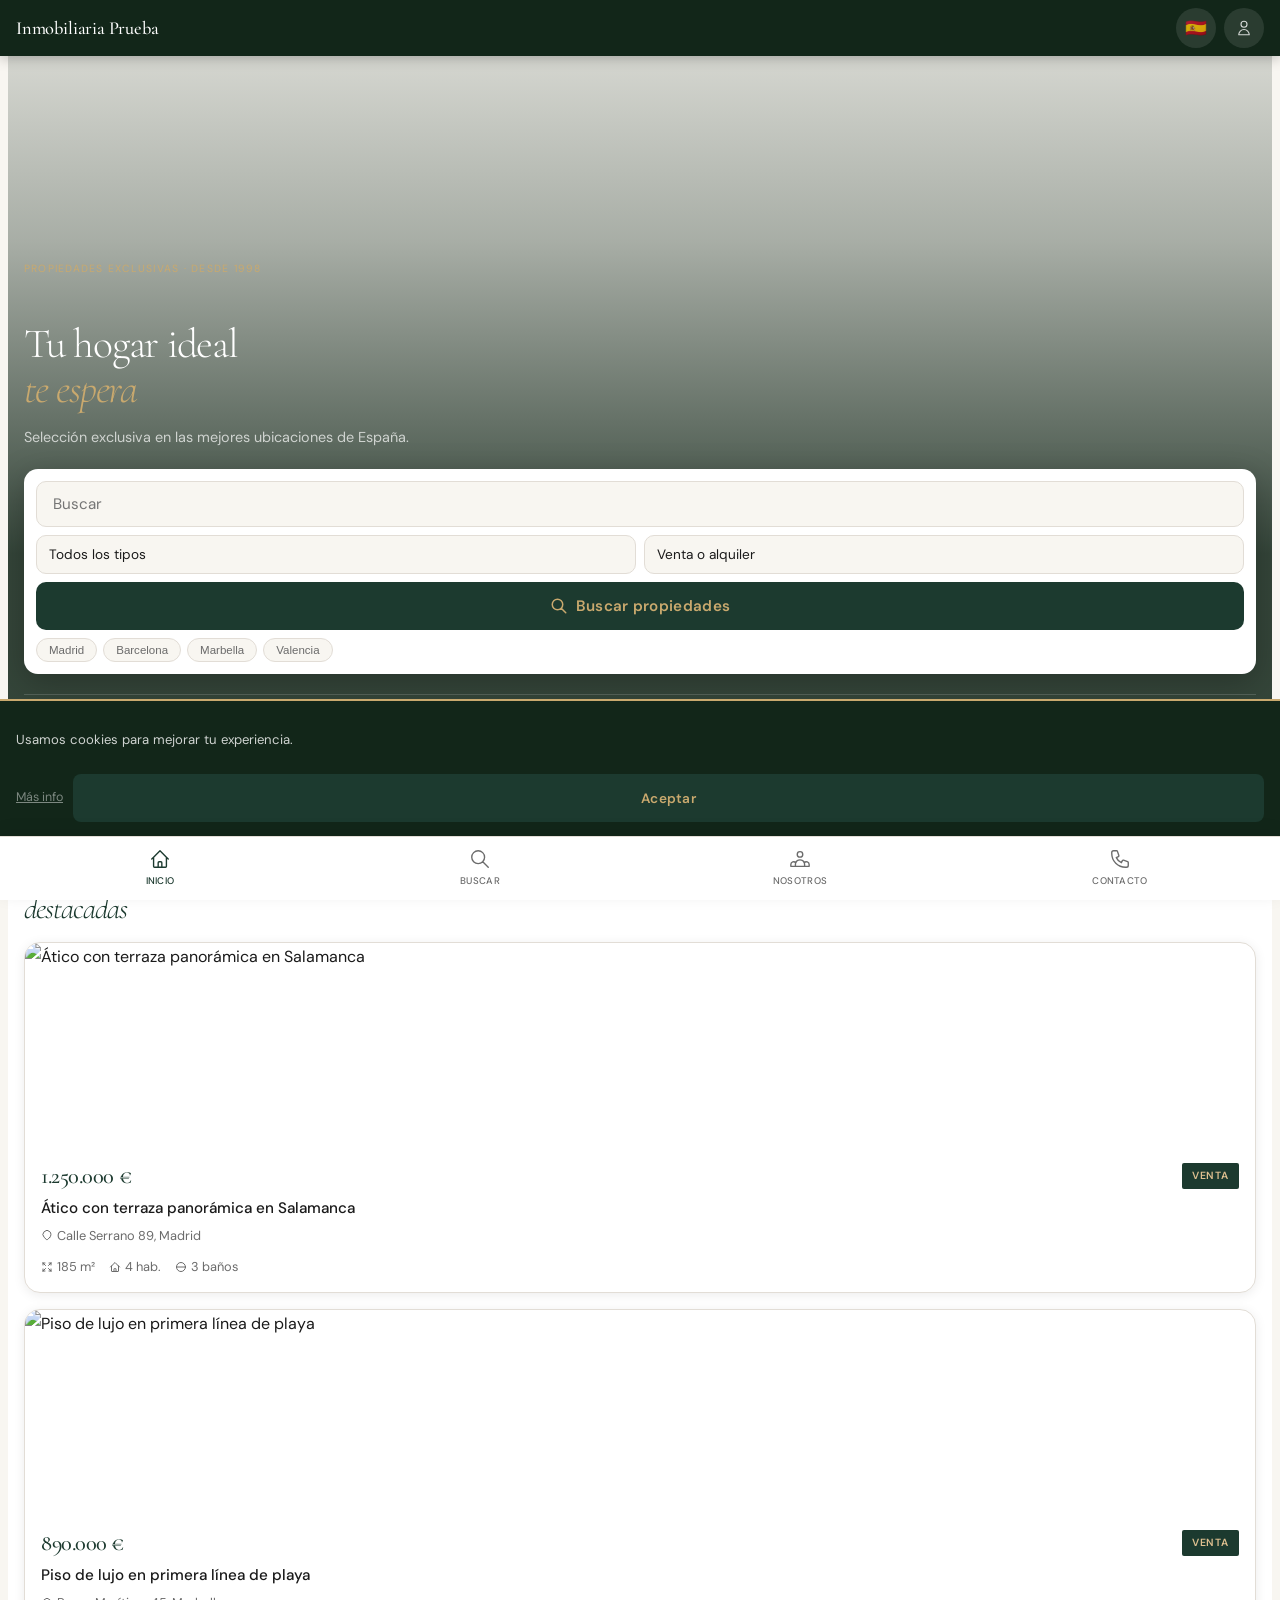
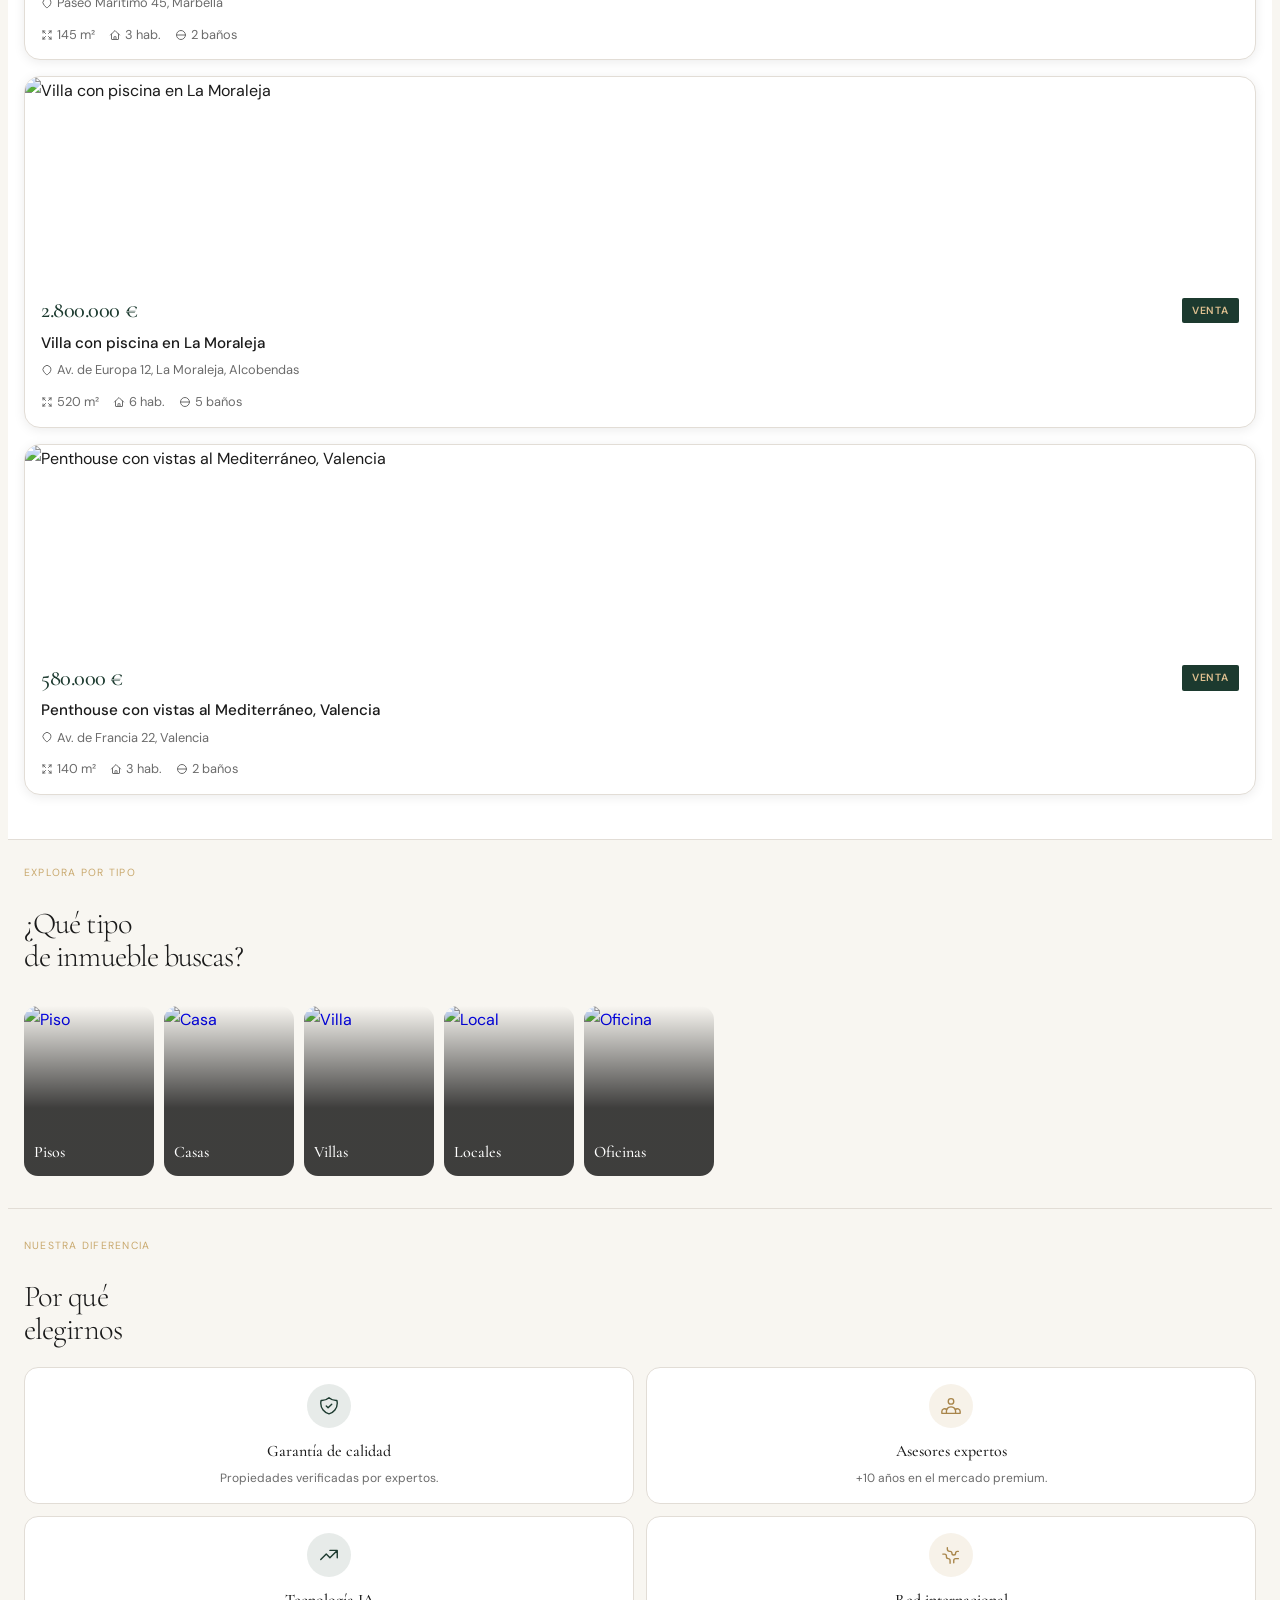
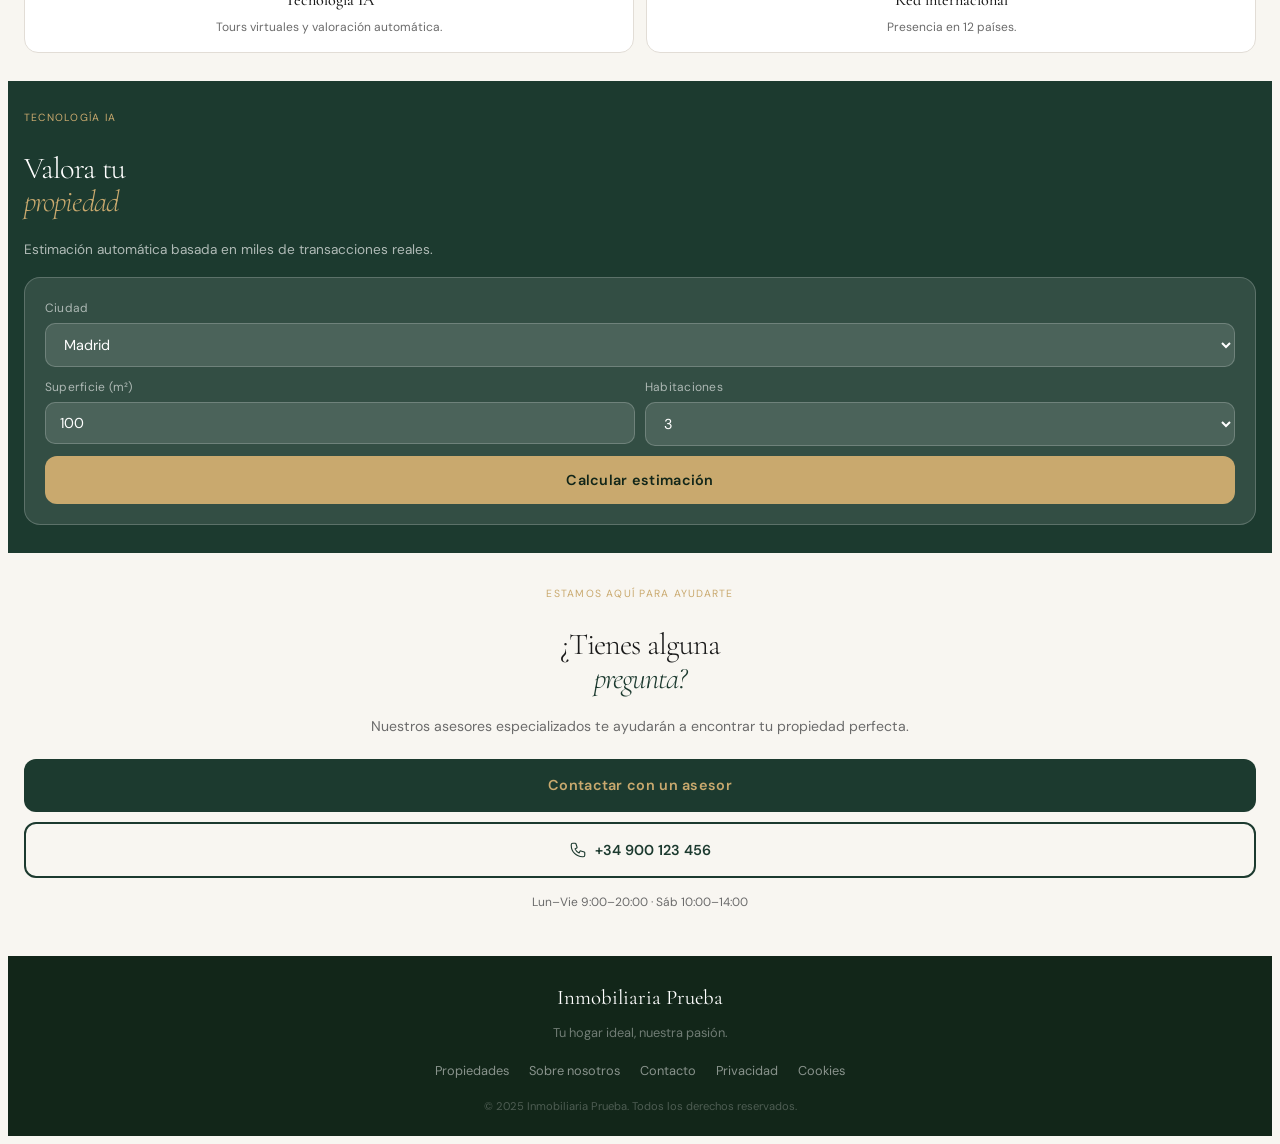
==== commit a4d93666: "Add files via upload" ====
--- a/index-mobile.html
+++ b/index-mobile.html
@@ -285,10 +285,6 @@
   <a href="listado-mobile.html" class="m-nav-item">
     <svg fill="none" stroke="currentColor" viewBox="0 0 24 24"><path stroke-linecap="round" stroke-linejoin="round" d="M21 21l-6-6m2-5a7 7 0 11-14 0 7 7 0 0114 0z"/></svg>
     Buscar
-  </a>
-  <a href="listado-mobile.html#favoritos" class="m-nav-item">
-    <svg fill="none" stroke="currentColor" viewBox="0 0 24 24"><path stroke-linecap="round" stroke-linejoin="round" d="M4.318 6.318a4.5 4.5 0 000 6.364L12 20.364l7.682-7.682a4.5 4.5 0 00-6.364-6.364L12 7.636l-1.318-1.318a4.5 4.5 0 00-6.364 0z"/></svg>
-    Favoritos
   </a>
   <a href="sobre-nosotros-mobile.html" class="m-nav-item">
     <svg fill="none" stroke="currentColor" viewBox="0 0 24 24"><path stroke-linecap="round" stroke-linejoin="round" d="M17 20h5v-2a3 3 0 00-5.356-1.857M17 20H7m10 0v-2c0-.656-.126-1.283-.356-1.857M7 20H2v-2a3 3 0 015.356-1.857M7 20v-2c0-.656.126-1.283.356-1.857m0 0a5.002 5.002 0 019.288 0M15 7a3 3 0 11-6 0 3 3 0 016 0z"/></svg>
